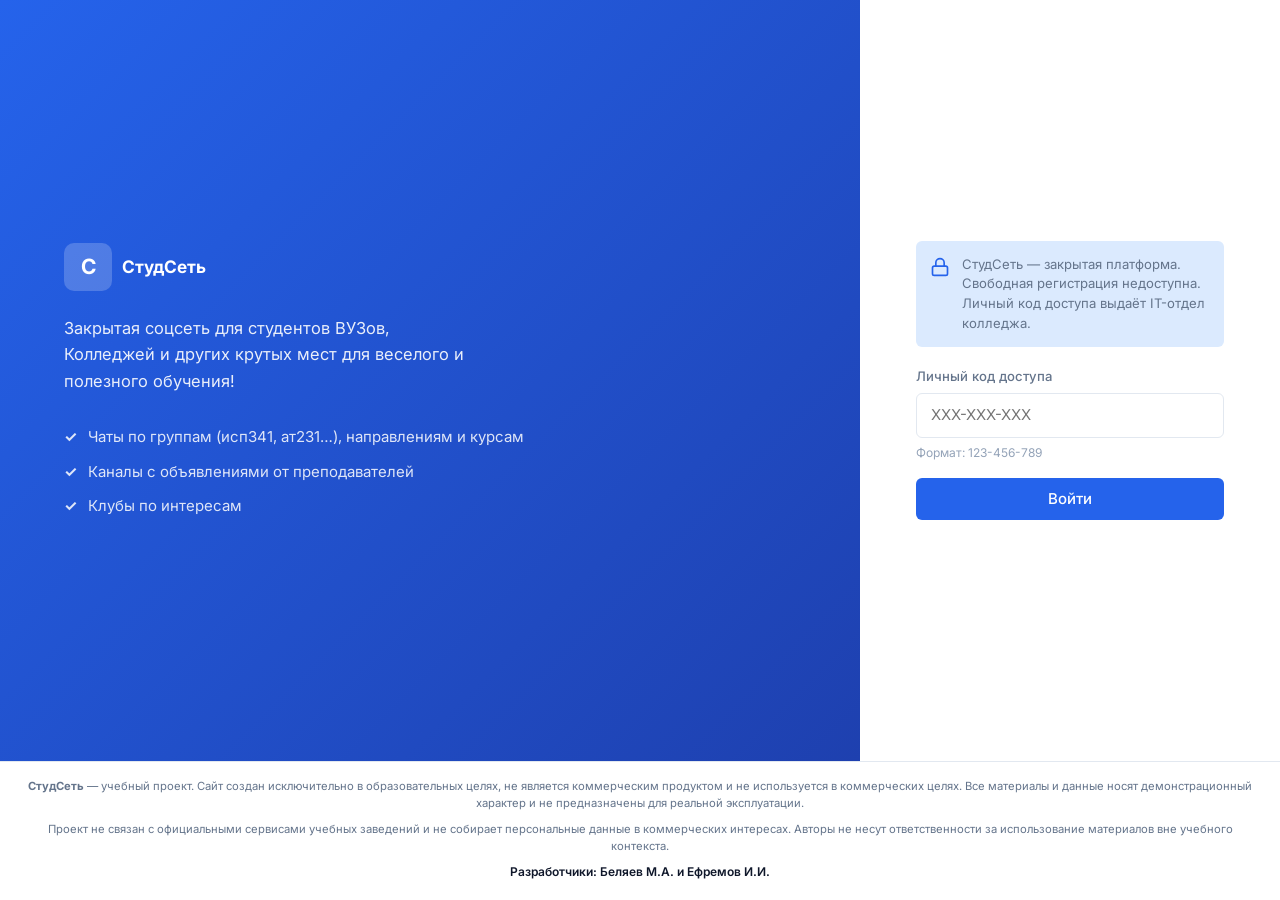
==== index.html @ 9e32c631 "Норм Профили + комент про футер профиля нормально заполняй!!!" ====
<!DOCTYPE html>
<html lang="ru" data-theme="light">
<head>
  <meta charset="UTF-8">
  <meta name="viewport" content="width=1440">
  <title>СтудСеть — соцсеть колледжа</title>
  <link rel="preconnect" href="https://fonts.googleapis.com">
  <link rel="preconnect" href="https://fonts.gstatic.com" crossorigin>
  <link href="https://fonts.googleapis.com/css2?family=Inter:wght@400;500;600;700&display=swap" rel="stylesheet">
  <link rel="stylesheet" href="css/variables.css">
  <link rel="stylesheet" href="css/base.css">
  <link rel="stylesheet" href="css/components.css">
  <link rel="stylesheet" href="css/screens.css">
</head>
<body>
  <div id="app" class="app">

    <!-- ==========  Экран авторизации ========== -->
    <section id="screen-auth" class="screen screen--active">
      <div class="auth-layout">
        <aside class="auth-brand">
          <div class="logo logo--large">
            <span class="logo__icon">С</span>
            <span class="logo__text">СтудСеть</span>
          </div>
          <p class="auth-brand__tagline">Закрытая соцсеть для студентов ВУЗов, Колледжей и других крутых мест для веселого и полезного обучения!</p>
          <ul class="auth-brand__features">
            <li>Чаты по группам (исп341, ат231…), направлениям и курсам</li>
            <li>Каналы с объявлениями от преподавателей</li>
            <li>Клубы по интересам</li>
          </ul>
        </aside>

        <div class="auth-panel">
          <form id="form-login" class="auth-form auth-form--active">
            <div class="auth-closed-notice">
              <svg class="icon" viewBox="0 0 24 24" fill="none" stroke="currentColor" stroke-width="2"><rect x="3" y="11" width="18" height="11" rx="2"/><path d="M7 11V7a5 5 0 0 1 10 0v4"/></svg>
              <p>СтудСеть — закрытая платформа. Свободная регистрация недоступна. Личный код доступа выдаёт IT-отдел колледжа.</p>
            </div>
            <div class="field">
              <label for="login-code">Личный код доступа</label>
              <input type="text" id="login-code" placeholder="XXX-XXX-XXX" autocomplete="off" required pattern="[\d]{3}-[\d]{3}-[\d]{3}">
              <span class="field-hint">Формат: 123-456-789</span>
            </div>
            <button type="submit" class="btn btn--primary btn--full">Войти</button>
          </form>
        </div>
      </div>
    </section>

    <!-- ========== Основная оболочка приложения ========== -->
    <div id="app-shell" class="app-shell">
      <header class="topbar">
        <div class="topbar__left">
          <button class="logo logo--compact" data-nav="main">
            <span class="logo__icon">С</span>
            <span class="logo__text">СтудСеть</span>
          </button>
          <nav class="topnav">
            <button class="topnav__item topnav__item--active" data-nav="main">Чаты</button>
            <button class="topnav__item" data-nav="search">Поиск</button>
            <button class="topnav__item" data-nav="clubs">Клубы</button>
          </nav>
        </div>
        <div class="topbar__search">
          <svg class="icon" viewBox="0 0 24 24" fill="none" stroke="currentColor" stroke-width="2"><circle cx="11" cy="11" r="8"/><path d="m21 21-4.35-4.35"/></svg>
          <input type="search" placeholder="Поиск людей, чатов, клубов…" id="global-search">
        </div>
        <div class="topbar__right">
          <button class="icon-btn" id="theme-toggle" title="Сменить тему">
            <svg class="icon icon--sun" viewBox="0 0 24 24" fill="none" stroke="currentColor" stroke-width="2"><circle cx="12" cy="12" r="5"/><path d="M12 1v2M12 21v2M4.22 4.22l1.42 1.42M18.36 18.36l1.42 1.42M1 12h2M21 12h2M4.22 19.78l1.42-1.42M18.36 5.64l1.42-1.42"/></svg>
            <svg class="icon icon--moon" viewBox="0 0 24 24" fill="none" stroke="currentColor" stroke-width="2"><path d="M21 12.79A9 9 0 1 1 11.21 3 7 7 0 0 0 21 12.79z"/></svg>
          </button>
          <button class="avatar-btn" data-nav="profile" id="current-user-avatar">
            <img src="" alt="" class="avatar avatar--sm">
          </button>
          <button class="icon-btn" data-nav="settings" title="Настройки">
            <svg class="icon" viewBox="0 0 24 24" fill="none" stroke="currentColor" stroke-width="2"><path d="M12.22 2h-.44a2 2 0 0 0-2 2v.18a2 2 0 0 1-1 1.73l-.43.25a2 2 0 0 1-2 0l-.15-.08a2 2 0 0 0-2.73.73l-.22.38a2 2 0 0 0 .73 2.73l.15.1a2 2 0 0 1 1 1.72v.51a2 2 0 0 1-1 1.74l-.15.09a2 2 0 0 0-.73 2.73l.22.38a2 2 0 0 0 2.73.73l.15-.08a2 2 0 0 1 2 0l.43.25a2 2 0 0 1 1 1.73V20a2 2 0 0 0 2 2h.44a2 2 0 0 0 2-2v-.18a2 2 0 0 1 1-1.73l.43-.25a2 2 0 0 1 2 0l.15.08a2 2 0 0 0 2.73-.73l.22-.39a2 2 0 0 0-.73-2.73l-.15-.08a2 2 0 0 1-1-1.74v-.5a2 2 0 0 1 1-1.74l.15-.09a2 2 0 0 0 .73-2.73l-.22-.38a2 2 0 0 0-2.73-.73l-.15.08a2 2 0 0 1-2 0l-.43-.25a2 2 0 0 1-1-1.73V4a2 2 0 0 0-2-2z"/><circle cx="12" cy="12" r="3"/></svg>
          </button>
          <button class="btn btn--ghost btn--sm" data-nav="admin" id="admin-link" hidden>Админ</button>
        </div>
      </header>

      <main class="main-content">

        <!-- Главный экран: 3-колоночный чат -->
        <section id="screen-main" class="screen screen--active">
          <div class="chat-layout">
            <aside class="chat-sidebar">
              <div class="chat-sidebar__header">
                <h2>Чаты</h2>
                <button class="icon-btn icon-btn--sm" title="Новый чат">
                  <svg class="icon" viewBox="0 0 24 24" fill="none" stroke="currentColor" stroke-width="2"><path d="M12 5v14M5 12h14"/></svg>
                </button>
              </div>
              <div class="chat-filters" id="chat-type-filters"></div>
              <div class="chat-list" id="chat-list"></div>
            </aside>

            <div class="chat-main">
              <header class="chat-header" id="chat-header">
                <div class="chat-header__info">
                  <h2 id="chat-title">Выберите чат</h2>
                  <span class="chat-header__meta" id="chat-meta"></span>
                </div>
                <div class="chat-header__actions">
                  <button class="icon-btn" title="Поиск в чате">
                    <svg class="icon" viewBox="0 0 24 24" fill="none" stroke="currentColor" stroke-width="2"><circle cx="11" cy="11" r="8"/><path d="m21 21-4.35-4.35"/></svg>
                  </button>
                  <button class="icon-btn" title="Информация">
                    <svg class="icon" viewBox="0 0 24 24" fill="none" stroke="currentColor" stroke-width="2"><circle cx="12" cy="12" r="10"/><path d="M12 16v-4M12 8h.01"/></svg>
                  </button>
                </div>
              </header>
              <div class="chat-messages" id="chat-messages"></div>
              <footer class="chat-input chat-input--writable" id="chat-input-area">
                <div class="chat-input__readonly" id="chat-readonly-notice" hidden>
                  <svg class="icon" viewBox="0 0 24 24" fill="none" stroke="currentColor" stroke-width="2"><rect x="3" y="11" width="18" height="11" rx="2"/><path d="M7 11V7a5 5 0 0 1 10 0v4"/></svg>
                  Канал — только чтение. Писать могут преподаватели.
                </div>
                <div class="chat-input__form" id="chat-input-form">
                  <button class="icon-btn" type="button" title="Прикрепить">
                    <svg class="icon" viewBox="0 0 24 24" fill="none" stroke="currentColor" stroke-width="2"><path d="m21.44 11.05-9.19 9.19a6 6 0 0 1-8.49-8.49l9.19-9.19a4 4 0 0 1 5.66 5.66l-9.2 9.19a2 2 0 0 1-2.83-2.83l8.49-8.48"/></svg>
                  </button>
                  <input type="text" id="message-input" placeholder="Написать сообщение…">
                  <button class="btn btn--primary btn--icon" type="button" id="send-message">
                    <svg class="icon" viewBox="0 0 24 24" fill="none" stroke="currentColor" stroke-width="2"><path d="m22 2-7 20-4-9-9-4Z"/><path d="M22 2 11 13"/></svg>
                  </button>
                </div>
              </footer>
            </div>

            <aside class="chat-info" id="chat-info">
              <div class="chat-info__empty">
                <svg class="icon icon--lg" viewBox="0 0 24 24" fill="none" stroke="currentColor" stroke-width="1.5"><circle cx="12" cy="12" r="10"/><path d="M12 16v-4M12 8h.01"/></svg>
                <p>Выберите чат, чтобы увидеть информацию</p>
              </div>
              <div class="chat-info__content" id="chat-info-content" hidden></div>
            </aside>
          </div>
        </section>

        <!-- Профиль -->
        <section id="screen-profile" class="screen">
          <div class="profile-layout" id="profile-content"></div>
        </section>

        <!-- Поиск -->
        <section id="screen-search" class="screen">
          <div class="search-layout">
            <aside class="search-filters">
              <h2>Фильтры</h2>
              <div class="field">
                <label for="filter-group">Группа</label>
                <select id="filter-group"><option value="">Все группы</option></select>
              </div>
              <div class="field">
                <label for="filter-direction">Направление</label>
                <select id="filter-direction"><option value="">Все направления</option></select>
              </div>
              <div class="field">
                <label for="filter-course">Курс</label>
                <select id="filter-course">
                  <option value="">Все курсы</option>
                  <option value="1">1 курс</option>
                  <option value="2">2 курс</option>
                  <option value="3">3 курс</option>
                  <option value="4">4 курс</option>
                </select>
              </div>
              <div class="field">
                <label>Онлайн</label>
                <label class="checkbox">
                  <input type="checkbox" id="filter-online">
                  <span>Только онлайн</span>
                </label>
              </div>
              <button class="btn btn--secondary btn--full" id="reset-filters">Сбросить</button>
            </aside>
            <div class="search-results">
              <div class="search-results__header">
                <h2>Люди</h2>
                <span class="badge" id="search-count">0</span>
              </div>
              <div class="user-cards" id="user-cards"></div>
            </div>
          </div>
        </section>

        <!-- Клубы -->
        <section id="screen-clubs" class="screen">
          <div class="clubs-layout">
            <div id="clubs-catalog" class="clubs-catalog">
              <div class="clubs-catalog__header">
                <h2>Клубы</h2>
                <div class="clubs-tabs">
                  <button class="clubs-tab clubs-tab--active" data-clubs-view="all">Все</button>
                  <button class="clubs-tab" data-clubs-view="mine">Мои</button>
                </div>
              </div>
              <div class="club-cards" id="club-cards"></div>
            </div>
            <div id="clubs-detail" class="clubs-detail" hidden>
              <button class="btn btn--ghost btn--sm clubs-back" id="clubs-back">&larr; Назад к каталогу</button>
              <div id="club-detail-content"></div>
            </div>
          </div>
        </section>

        <!-- Настройки -->
        <section id="screen-settings" class="screen">
          <div class="settings-layout">
            <aside class="settings-nav">
              <h2>Настройки</h2>
              <button class="settings-nav__item settings-nav__item--active" data-settings="profile">Профиль</button>
              <button class="settings-nav__item" data-settings="notifications">Уведомления</button>
              <button class="settings-nav__item" data-settings="appearance">Внешний вид</button>
              <button class="settings-nav__item" data-settings="privacy">Приватность</button>
              <button class="settings-nav__item settings-nav__item--danger" data-settings="logout">Выйти</button>
            </aside>
            <div class="settings-content" id="settings-content"></div>
          </div>
        </section>

        <!-- Админ-панель -->
        <section id="screen-admin" class="screen">
          <div class="admin-layout">
            <aside class="admin-nav">
              <h2>Админ-панель</h2>
              <span class="badge badge--accent">Преподаватель</span>
              <button class="admin-nav__item admin-nav__item--active" data-admin="dashboard">Обзор</button>
              <button class="admin-nav__item" data-admin="channels">Каналы</button>
              <button class="admin-nav__item" data-admin="users">Пользователи</button>
              <button class="admin-nav__item" data-admin="moderation">Модерация</button>
              <button class="admin-nav__item" data-admin="announcements">Объявления</button>
            </aside>
            <div class="admin-content" id="admin-content"></div>
          </div>
        </section>
      </main>
    </div> 
<!-- Футер -->
    <footer class="site-footer">
      <p>
        <strong>СтудСеть</strong> — учебный проект. Сайт создан исключительно в образовательных целях,
        не является коммерческим продуктом и не используется в коммерческих целях.
        Все материалы и данные носят демонстрационный характер и не предназначены для реальной эксплуатации.
      </p>
      <p>
        Проект не связан с официальными сервисами учебных заведений и не собирает персональные данные
        в коммерческих интересах. Авторы не несут ответственности за использование материалов вне учебного контекста.
      </p>
      <p class="site-footer__authors">Разработчики: Беляев М.А. и Ефремов И.И.</p>
    </footer>
  </div>

  <!-- API -->
  <script src="js/api.js"></script>
  <script src="js/data.js"></script>
  <script src="js/app.js"></script>
</body>
</html>
---- css/variables.css ----
:root {
  --font: 'Inter', system-ui, -apple-system, sans-serif;

  /* Синий акцент */
  --accent: #2563eb;
  --accent-hover: #1d4ed8;
  --accent-light: #dbeafe;
  --accent-muted: #93c5fd;

  /* Светлая тема */
  --bg: #f8fafc;
  --bg-elevated: #ffffff;
  --bg-hover: #f1f5f9;
  --bg-active: #e2e8f0;
  --border: #e2e8f0;
  --border-strong: #cbd5e1;
  --text: #0f172a;
  --text-secondary: #64748b;
  --text-muted: #94a3b8;
  --shadow: 0 1px 3px rgba(15, 23, 42, 0.08), 0 1px 2px rgba(15, 23, 42, 0.04);
  --shadow-md: 0 4px 12px rgba(15, 23, 42, 0.08);

  /* Статусы */
  --online: #22c55e;
  --offline: #94a3b8;
  --danger: #ef4444;
  --danger-bg: #fef2f2;
  --warning: #f59e0b;
  --success: #22c55e;

  /* Цвета типов чатов */
  --type-channel: #8b5cf6;
  --type-group: #2563eb;
  --type-direction: #0891b2;
  --type-course: #059669;
  --type-flood: #f59e0b;
  --type-dm: #ec4899;

  /* Макет */
  --topbar-h: 56px;
  --sidebar-w: 320px;
  --info-w: 300px;
  --radius: 10px;
  --radius-sm: 6px;
  --radius-lg: 14px;
  --max-w: 1440px;

  --scrollbar-size: 8px;
  --scrollbar-track: #f1f5f9;
  --scrollbar-thumb: #cbd5e1;
  --scrollbar-thumb-hover: #94a3b8;
}

[data-theme="dark"] {
  --accent: #3b82f6;
  --accent-hover: #60a5fa;
  --accent-light: #1e3a5f;
  --accent-muted: #2563eb;

  --bg: #0f172a;
  --bg-elevated: #1e293b;
  --bg-hover: #334155;
  --bg-active: #475569;
  --border: #334155;
  --border-strong: #475569;
  --text: #f1f5f9;
  --text-secondary: #94a3b8;
  --text-muted: #64748b;
  --shadow: 0 1px 3px rgba(0, 0, 0, 0.3);
  --shadow-md: 0 4px 12px rgba(0, 0, 0, 0.4);

  --danger-bg: #450a0a;

  --scrollbar-track: #0f172a;
  --scrollbar-thumb: #475569;
  --scrollbar-thumb-hover: #64748b;
}
---- css/base.css ----
*, *::before, *::after {
  box-sizing: border-box;
  margin: 0;
  padding: 0;
}

html {
  font-size: 15px;
  -webkit-font-smoothing: antialiased;
  color-scheme: light;
}

html[data-theme="dark"] {
  color-scheme: dark;
}

* {
  scrollbar-width: thin;
  scrollbar-color: var(--scrollbar-thumb) var(--scrollbar-track);
}

*::-webkit-scrollbar {
  width: var(--scrollbar-size);
  height: var(--scrollbar-size);
}

*::-webkit-scrollbar-track {
  background: var(--scrollbar-track);
  border-radius: 999px;
}

*::-webkit-scrollbar-thumb {
  background: var(--scrollbar-thumb);
  border-radius: 999px;
  border: 2px solid var(--scrollbar-track);
  background-clip: padding-box;
}

*::-webkit-scrollbar-thumb:hover {
  background: var(--scrollbar-thumb-hover);
  border: 2px solid var(--scrollbar-track);
  background-clip: padding-box;
}

*::-webkit-scrollbar-corner {
  background: var(--scrollbar-track);
}

*::-webkit-scrollbar-button {
  display: none;
  width: 0;
  height: 0;
}

body {
  font-family: var(--font);
  background: var(--bg);
  color: var(--text);
  line-height: 1.5;
  min-height: 100vh;
}

body.auth-locked {
  overflow: hidden;
  height: 100vh;
}

button, input, select, textarea {
  font: inherit;
  color: inherit;
}

button {
  cursor: pointer;
  border: none;
  background: none;
}

a {
  color: var(--accent);
  text-decoration: none;
}

img {
  display: block;
  max-width: 100%;
}

.app {
  max-width: var(--max-w);
  margin: 0 auto;
  min-height: 100vh;
  display: flex;
  flex-direction: column;
}

.screen {
  display: none;
  min-height: calc(100vh - var(--topbar-h));
}

.screen--active {
  display: block;
}

#screen-auth.screen--active {
  flex: 1;
  min-height: 0;
  overflow: hidden;
  display: flex;
  flex-direction: column;
}

.app-shell {
  display: none;
}

.app-shell--visible {
  display: flex;
  flex-direction: column;
  min-height: 100vh;
}

.icon {
  width: 20px;
  height: 20px;
  flex-shrink: 0;
}

.icon--lg {
  width: 48px;
  height: 48px;
  color: var(--text-muted);
}

[data-theme="light"] .icon--moon { display: none; }
[data-theme="dark"] .icon--sun { display: none; }
---- css/components.css ----
/* Логотип */
.logo {
  display: flex;
  align-items: center;
  gap: 10px;
  font-weight: 700;
  font-size: 1.15rem;
  color: var(--text);
}

.logo__icon {
  width: 36px;
  height: 36px;
  background: var(--accent);
  color: #fff;
  border-radius: var(--radius-sm);
  display: flex;
  align-items: center;
  justify-content: center;
  font-weight: 700;
  font-size: 1.1rem;
}

.logo--large .logo__icon {
  width: 48px;
  height: 48px;
  font-size: 1.4rem;
  border-radius: var(--radius);
}

.logo--compact {
  padding: 0;
}

/* Кнопки */
.btn {
  display: inline-flex;
  align-items: center;
  justify-content: center;
  gap: 8px;
  padding: 10px 18px;
  border-radius: var(--radius-sm);
  font-weight: 500;
  transition: background 0.15s, color 0.15s, border-color 0.15s;
}

.btn--primary {
  background: var(--accent);
  color: #fff;
}

.btn--primary:hover {
  background: var(--accent-hover);
}

.btn--secondary {
  background: var(--bg-hover);
  color: var(--text);
  border: 1px solid var(--border);
}

.btn--secondary:hover {
  background: var(--bg-active);
}

.btn--ghost {
  color: var(--text-secondary);
}

.btn--ghost:hover {
  background: var(--bg-hover);
  color: var(--text);
}

.btn--full { width: 100%; }
.btn--sm { padding: 6px 12px; font-size: 0.875rem; }
.btn--icon { padding: 10px; }

.icon-btn {
  width: 36px;
  height: 36px;
  display: flex;
  align-items: center;
  justify-content: center;
  border-radius: var(--radius-sm);
  color: var(--text-secondary);
  transition: background 0.15s, color 0.15s;
}

.icon-btn:hover {
  background: var(--bg-hover);
  color: var(--text);
}

.icon-btn--sm {
  width: 28px;
  height: 28px;
}

/* Поля формы */
.field {
  display: flex;
  flex-direction: column;
  gap: 6px;
  margin-bottom: 16px;
}

.field label {
  font-size: 0.875rem;
  font-weight: 500;
  color: var(--text-secondary);
}

.field input,
.field select,
.field textarea {
  padding: 10px 14px;
  border: 1px solid var(--border);
  border-radius: var(--radius-sm);
  background: var(--bg-elevated);
  transition: border-color 0.15s, box-shadow 0.15s;
}

.field input:focus,
.field select:focus,
.field textarea:focus {
  outline: none;
  border-color: var(--accent);
  box-shadow: 0 0 0 3px var(--accent-light);
}

.checkbox {
  display: flex;
  align-items: center;
  gap: 8px;
  cursor: pointer;
  font-size: 0.9rem;
}

.checkbox input {
  width: 16px;
  height: 16px;
  accent-color: var(--accent);
}

/* Аватар */
.avatar {
  border-radius: 50%;
  object-fit: cover;
  background: var(--bg-active);
}

.avatar--xs { width: 28px; height: 28px; }
.avatar--sm { width: 36px; height: 36px; }
.avatar--md { width: 48px; height: 48px; }
.avatar--lg { width: 96px; height: 96px; }
.avatar--xl { width: 128px; height: 128px; }

.avatar-wrap {
  position: relative;
  display: inline-block;
}

.avatar-wrap .status-dot {
  position: absolute;
  bottom: 1px;
  right: 1px;
}

.avatar-btn {
  padding: 0;
  border-radius: 50%;
  overflow: hidden;
  border: 2px solid transparent;
  transition: border-color 0.15s;
}

.avatar-btn:hover {
  border-color: var(--accent-muted);
}

/* Ярлык статуса */
.status-dot {
  width: 10px;
  height: 10px;
  border-radius: 50%;
  border: 2px solid var(--bg-elevated);
  background: var(--offline);
}

.status-dot--online {
  background: var(--online);
}

/* Ярлык */
.badge {
  display: inline-flex;
  align-items: center;
  padding: 2px 8px;
  border-radius: 999px;
  font-size: 0.75rem;
  font-weight: 600;
  background: var(--bg-hover);
  color: var(--text-secondary);
}

.badge--accent {
  background: var(--accent-light);
  color: var(--accent);
}

.badge--unread {
  background: var(--accent);
  color: #fff;
  min-width: 20px;
  justify-content: center;
}

/* Ярлык типа чата */
.chat-type {
  font-size: 0.7rem;
  font-weight: 600;
  text-transform: uppercase;
  letter-spacing: 0.03em;
  padding: 2px 6px;
  border-radius: 4px;
}

.chat-type--channel { background: color-mix(in srgb, var(--type-channel) 15%, transparent); color: var(--type-channel); }
.chat-type--group { background: color-mix(in srgb, var(--type-group) 15%, transparent); color: var(--type-group); }
.chat-type--direction { background: color-mix(in srgb, var(--type-direction) 15%, transparent); color: var(--type-direction); }
.chat-type--course { background: color-mix(in srgb, var(--type-course) 15%, transparent); color: var(--type-course); }
.chat-type--flood { background: color-mix(in srgb, var(--type-flood) 15%, transparent); color: var(--type-flood); }
.chat-type--dm { background: color-mix(in srgb, var(--type-dm) 15%, transparent); color: var(--type-dm); }

/* Теги / интересы */
.tag {
  display: inline-block;
  padding: 4px 10px;
  border-radius: 999px;
  font-size: 0.8rem;
  background: var(--bg-hover);
  color: var(--text-secondary);
  border: 1px solid var(--border);
}

.tag-list {
  display: flex;
  flex-wrap: wrap;
  gap: 8px;
}

/* Реакции */
.reactions {
  display: flex;
  flex-wrap: wrap;
  gap: 4px;
  margin-top: 6px;
}

.reaction {
  display: inline-flex;
  align-items: center;
  gap: 4px;
  padding: 2px 8px;
  border-radius: 999px;
  font-size: 0.8rem;
  background: var(--bg-hover);
  border: 1px solid var(--border);
  cursor: pointer;
  transition: background 0.15s, border-color 0.15s;
}

.reaction:hover,
.reaction--active {
  background: var(--accent-light);
  border-color: var(--accent-muted);
}

/* Карточка */
.card {
  background: var(--bg-elevated);
  border: 1px solid var(--border);
  border-radius: var(--radius);
  padding: 20px;
}

.card--hover {
  cursor: pointer;
  transition: border-color 0.15s, box-shadow 0.15s;
}

.card--hover:hover {
  border-color: var(--accent-muted);
  box-shadow: var(--shadow-md);
}

/* Пустое состояние */
.empty-state {
  display: flex;
  flex-direction: column;
  align-items: center;
  justify-content: center;
  gap: 12px;
  padding: 48px 24px;
  color: var(--text-muted);
  text-align: center;
}

/* Статистика */
.stat-grid {
  display: grid;
  grid-template-columns: repeat(auto-fit, minmax(140px, 1fr));
  gap: 16px;
}

.stat {
  background: var(--bg-elevated);
  border: 1px solid var(--border);
  border-radius: var(--radius);
  padding: 16px;
}

.stat__value {
  font-size: 1.75rem;
  font-weight: 700;
  color: var(--accent);
}

.stat__label {
  font-size: 0.8rem;
  color: var(--text-secondary);
  margin-top: 4px;
}

/* Таблица */
.table-wrap {
  overflow-x: auto;
  border: 1px solid var(--border);
  border-radius: var(--radius);
}

table {
  width: 100%;
  border-collapse: collapse;
  font-size: 0.9rem;
}

th, td {
  padding: 12px 16px;
  text-align: left;
  border-bottom: 1px solid var(--border);
}

th {
  background: var(--bg-hover);
  font-weight: 600;
  font-size: 0.8rem;
  text-transform: uppercase;
  letter-spacing: 0.03em;
  color: var(--text-secondary);
}

tr:last-child td {
  border-bottom: none;
}

tr:hover td {
  background: var(--bg-hover);
}

/* Футер сайта */
.site-footer {
  flex-shrink: 0;
  padding: 16px 24px 18px;
  border-top: 1px solid var(--border);
  background: var(--bg-elevated);
  color: var(--text-secondary);
  font-size: 0.75rem;
  line-height: 1.55;
  text-align: center;
}

.site-footer p + p {
  margin-top: 8px;
}

.site-footer__authors {
  margin-top: 10px;
  color: var(--text);
  font-weight: 600;
  font-size: 0.8rem;
}
---- css/screens.css ----
/* ========== Экран авторизации ========== */
.auth-layout {
  display: grid;
  grid-template-columns: 1fr 420px;
  flex: 1;
  min-height: 0;
}

.auth-brand {
  display: flex;
  flex-direction: column;
  justify-content: center;
  padding: 64px;
  background: linear-gradient(135deg, var(--accent) 0%, #1e40af 100%);
  color: #fff;
}

.auth-brand .logo__icon {
  background: rgba(255,255,255,0.2);
}

.auth-brand .logo__text {
  color: #fff;
}

.auth-brand__tagline {
  margin-top: 24px;
  font-size: 1.1rem;
  opacity: 0.9;
  max-width: 400px;
  line-height: 1.6;
}

.auth-brand__features {
  margin-top: 32px;
  list-style: none;
  display: flex;
  flex-direction: column;
  gap: 12px;
}

.auth-brand__features li {
  padding-left: 24px;
  position: relative;
  opacity: 0.85;
}

.auth-brand__features li::before {
  content: '✓';
  position: absolute;
  left: 0;
  font-weight: 700;
}

.auth-panel {
  display: flex;
  flex-direction: column;
  justify-content: center;
  padding: 48px 56px;
  background: var(--bg-elevated);
}

.auth-tabs {
  display: flex;
  gap: 4px;
  margin-bottom: 32px;
  background: var(--bg);
  padding: 4px;
  border-radius: var(--radius-sm);
}

.auth-tab {
  flex: 1;
  padding: 10px;
  border-radius: var(--radius-sm);
  font-weight: 500;
  color: var(--text-secondary);
  transition: background 0.15s, color 0.15s;
}

.auth-tab--active {
  background: var(--bg-elevated);
  color: var(--text);
  box-shadow: var(--shadow);
}

.auth-form {
  display: none;
}

.auth-form--active {
  display: block;
}

.auth-closed-notice {
  display: flex;
  gap: 12px;
  padding: 14px;
  margin-bottom: 20px;
  background: var(--accent-light);
  border-radius: var(--radius-sm);
  color: var(--text-secondary);
  font-size: 0.875rem;
  line-height: 1.5;
}

.auth-closed-notice .icon {
  color: var(--accent);
  flex-shrink: 0;
  margin-top: 2px;
}

.field-hint {
  font-size: 0.8rem;
  color: var(--text-muted);
}

.chat-input--readonly .chat-input__form {
  display: none;
}

.chat-input--writable .chat-input__readonly {
  display: none;
}

/* ========== Шапка приложения ========== */
.topbar {
  height: var(--topbar-h);
  display: flex;
  align-items: center;
  gap: 24px;
  padding: 0 24px;
  background: var(--bg-elevated);
  border-bottom: 1px solid var(--border);
  position: sticky;
  top: 0;
  z-index: 100;
}

.topbar__left {
  display: flex;
  align-items: center;
  gap: 24px;
}

.topnav {
  display: flex;
  gap: 4px;
}

.topnav__item {
  padding: 8px 14px;
  border-radius: var(--radius-sm);
  font-weight: 500;
  color: var(--text-secondary);
  transition: background 0.15s, color 0.15s;
}

.topnav__item:hover {
  background: var(--bg-hover);
  color: var(--text);
}

.topnav__item--active {
  background: var(--accent-light);
  color: var(--accent);
}

.topbar__search {
  flex: 1;
  max-width: 400px;
  display: flex;
  align-items: center;
  gap: 10px;
  padding: 8px 14px;
  background: var(--bg);
  border: 1px solid var(--border);
  border-radius: var(--radius-sm);
  color: var(--text-muted);
}

.topbar__search input {
  flex: 1;
  border: none;
  background: none;
  outline: none;
  color: var(--text);
}

.topbar__right {
  display: flex;
  align-items: center;
  gap: 8px;
  margin-left: auto;
}

.main-content {
  flex: 1;
}

/* ========== Макет 3-колоночного чата ========== */
.chat-layout {
  display: grid;
  grid-template-columns: var(--sidebar-w) 1fr var(--info-w);
  height: calc(100vh - var(--topbar-h));
}

.chat-sidebar {
  border-right: 1px solid var(--border);
  background: var(--bg-elevated);
  display: flex;
  flex-direction: column;
  overflow: hidden;
}

.chat-sidebar__header {
  display: flex;
  align-items: center;
  justify-content: space-between;
  padding: 16px 16px 12px;
}

.chat-sidebar__header h2 {
  font-size: 1.1rem;
  font-weight: 600;
}

.chat-filters {
  display: flex;
  flex-wrap: wrap;
  gap: 6px;
  padding: 0 12px 12px;
  border-bottom: 1px solid var(--border);
}

.chat-filter {
  padding: 4px 10px;
  border-radius: 999px;
  font-size: 0.75rem;
  font-weight: 500;
  color: var(--text-secondary);
  border: 1px solid var(--border);
  transition: all 0.15s;
}

.chat-filter:hover {
  border-color: var(--accent-muted);
  color: var(--accent);
}

.chat-filter--active {
  background: var(--accent);
  color: #fff;
  border-color: var(--accent);
}

.chat-list {
  flex: 1;
  overflow-y: auto;
}

.chat-item {
  display: flex;
  align-items: flex-start;
  gap: 12px;
  padding: 12px 16px;
  cursor: pointer;
  border-bottom: 1px solid var(--border);
  transition: background 0.15s;
}

.chat-item:hover {
  background: var(--bg-hover);
}

.chat-item--active {
  background: var(--accent-light);
  border-left: 3px solid var(--accent);
}

.chat-item__avatar {
  position: relative;
  flex-shrink: 0;
}

.chat-item__body {
  flex: 1;
  min-width: 0;
}

.chat-item__top {
  display: flex;
  align-items: center;
  justify-content: space-between;
  gap: 8px;
}

.chat-item__name {
  font-weight: 600;
  font-size: 0.9rem;
  white-space: nowrap;
  overflow: hidden;
  text-overflow: ellipsis;
}

.chat-item__time {
  font-size: 0.75rem;
  color: var(--text-muted);
  flex-shrink: 0;
}

.chat-item__preview {
  font-size: 0.8rem;
  color: var(--text-secondary);
  white-space: nowrap;
  overflow: hidden;
  text-overflow: ellipsis;
  margin-top: 2px;
}

.chat-item__meta {
  display: flex;
  align-items: center;
  gap: 6px;
  margin-top: 4px;
}

/* Главный чат */
.chat-main {
  display: flex;
  flex-direction: column;
  background: var(--bg);
  min-width: 0;
}

.chat-header {
  display: flex;
  align-items: center;
  justify-content: space-between;
  padding: 12px 20px;
  background: var(--bg-elevated);
  border-bottom: 1px solid var(--border);
}

.chat-header__info h2 {
  font-size: 1rem;
  font-weight: 600;
}

.chat-header__meta {
  font-size: 0.8rem;
  color: var(--text-secondary);
}

.chat-header__actions {
  display: flex;
  gap: 4px;
}

.chat-messages {
  flex: 1;
  overflow-y: auto;
  padding: 20px;
  display: flex;
  flex-direction: column;
  gap: 16px;
}

.message {
  display: flex;
  gap: 12px;
  max-width: 75%;
}

.message--own {
  align-self: flex-end;
  flex-direction: row-reverse;
}

.message__avatar {
  flex-shrink: 0;
}

.message__bubble {
  background: var(--bg-elevated);
  border: 1px solid var(--border);
  border-radius: var(--radius);
  padding: 10px 14px;
  box-shadow: var(--shadow);
}

.message--own .message__bubble {
  background: var(--accent);
  color: #fff;
  border-color: var(--accent);
}

.message__author {
  font-size: 0.8rem;
  font-weight: 600;
  margin-bottom: 4px;
  color: var(--accent);
}

.message--own .message__author {
  color: rgba(255,255,255,0.85);
}

.message__text {
  font-size: 0.9rem;
  line-height: 1.5;
}

.message__time {
  font-size: 0.7rem;
  color: var(--text-muted);
  margin-top: 6px;
}

.message--own .message__time {
  color: rgba(255,255,255,0.7);
}

.message--own .reaction {
  background: rgba(255,255,255,0.15);
  border-color: rgba(255,255,255,0.2);
  color: #fff;
}

.chat-input {
  padding: 12px 20px;
  background: var(--bg-elevated);
  border-top: 1px solid var(--border);
}

.chat-input__readonly {
  display: flex;
  align-items: center;
  justify-content: center;
  gap: 8px;
  padding: 12px;
  color: var(--text-secondary);
  font-size: 0.875rem;
  background: var(--bg-hover);
  border-radius: var(--radius-sm);
}

.chat-input__form {
  display: flex;
  align-items: center;
  gap: 8px;
}

.chat-input__form input {
  flex: 1;
  padding: 10px 14px;
  border: 1px solid var(--border);
  border-radius: var(--radius-sm);
  background: var(--bg);
}

.chat-input__form input:focus {
  outline: none;
  border-color: var(--accent);
}

/* Панель информации о чате */
.chat-info {
  border-left: 1px solid var(--border);
  background: var(--bg-elevated);
  overflow-y: auto;
}

.chat-info__empty {
  display: flex;
  flex-direction: column;
  align-items: center;
  justify-content: center;
  height: 100%;
  padding: 24px;
  text-align: center;
  color: var(--text-muted);
  gap: 12px;
}

.chat-info__content {
  padding: 20px;
}

.chat-info__title {
  font-size: 1rem;
  font-weight: 600;
  margin-bottom: 8px;
}

.chat-info__desc {
  font-size: 0.85rem;
  color: var(--text-secondary);
  margin-bottom: 16px;
  line-height: 1.5;
}

.chat-info__section {
  margin-top: 20px;
  padding-top: 16px;
  border-top: 1px solid var(--border);
}

.chat-info__section h4 {
  font-size: 0.8rem;
  text-transform: uppercase;
  letter-spacing: 0.03em;
  color: var(--text-muted);
  margin-bottom: 12px;
}

.member-list {
  display: flex;
  flex-direction: column;
  gap: 8px;
}

.member-item {
  display: flex;
  align-items: center;
  gap: 10px;
  padding: 6px 8px;
  border-radius: var(--radius-sm);
  cursor: pointer;
  transition: background 0.15s;
}

.member-item:hover {
  background: var(--bg-hover);
}

.member-item__name {
  font-size: 0.875rem;
  font-weight: 500;
}

.member-item__role {
  font-size: 0.75rem;
  color: var(--text-muted);
}

/* ========== Профиль ========== */
.profile-layout {
  max-width: 720px;
  margin: 0 auto;
  padding: 40px 24px;
}

.profile-header {
  display: flex;
  gap: 32px;
  align-items: flex-start;
  margin-bottom: 32px;
}

.profile-header__info {
  flex: 1;
}

.profile-header__name {
  font-size: 1.5rem;
  font-weight: 700;
}

.profile-header__meta {
  color: var(--text-secondary);
  margin-top: 4px;
  font-size: 0.95rem;
}

.profile-header__status {
  display: inline-flex;
  align-items: center;
  gap: 6px;
  margin-top: 8px;
  font-size: 0.85rem;
  color: var(--text-secondary);
}

.profile-section {
  margin-top: 24px;
}

.profile-section h3 {
  font-size: 0.85rem;
  text-transform: uppercase;
  letter-spacing: 0.03em;
  color: var(--text-muted);
  margin-bottom: 12px;
}

/* ========== Поиск ========== */
.search-layout {
  display: grid;
  grid-template-columns: 260px 1fr;
  height: calc(100vh - var(--topbar-h));
}

.search-filters {
  padding: 24px;
  border-right: 1px solid var(--border);
  background: var(--bg-elevated);
  overflow-y: auto;
}

.search-filters h2 {
  font-size: 1.1rem;
  margin-bottom: 20px;
}

.search-results {
  padding: 24px;
  overflow-y: auto;
}

.search-results__header {
  display: flex;
  align-items: center;
  gap: 12px;
  margin-bottom: 20px;
}

.search-results__header h2 {
  font-size: 1.1rem;
}

.user-cards {
  display: grid;
  grid-template-columns: repeat(auto-fill, minmax(280px, 1fr));
  gap: 16px;
}

.user-card {
  display: flex;
  flex-direction: column;
  align-items: center;
  text-align: center;
  padding: 24px;
  background: var(--bg-elevated);
  border: 1px solid var(--border);
  border-radius: var(--radius);
  transition: border-color 0.15s, box-shadow 0.15s;
}

.user-card:hover {
  border-color: var(--accent-muted);
  box-shadow: var(--shadow-md);
}

.user-card__name {
  font-weight: 600;
  margin-top: 12px;
}

.user-card__group {
  font-size: 0.85rem;
  color: var(--text-secondary);
  margin-top: 4px;
}

.user-card__interests {
  margin-top: 12px;
}

.user-card .btn {
  margin-top: 16px;
}

/* ========== Клубы ========== */
.clubs-layout {
  height: calc(100vh - var(--topbar-h));
  overflow-y: auto;
}

.clubs-catalog {
  padding: 24px;
}

.clubs-catalog__header {
  display: flex;
  align-items: center;
  justify-content: space-between;
  margin-bottom: 24px;
}

.clubs-catalog__header h2 {
  font-size: 1.25rem;
}

.clubs-tabs {
  display: flex;
  gap: 4px;
  background: var(--bg-hover);
  padding: 4px;
  border-radius: var(--radius-sm);
}

.clubs-tab {
  padding: 6px 14px;
  border-radius: var(--radius-sm);
  font-size: 0.875rem;
  font-weight: 500;
  color: var(--text-secondary);
}

.clubs-tab--active {
  background: var(--bg-elevated);
  color: var(--text);
  box-shadow: var(--shadow);
}

.club-cards {
  display: grid;
  grid-template-columns: repeat(auto-fill, minmax(300px, 1fr));
  gap: 16px;
}

.club-card {
  background: var(--bg-elevated);
  border: 1px solid var(--border);
  border-radius: var(--radius);
  overflow: hidden;
  cursor: pointer;
  transition: border-color 0.15s, box-shadow 0.15s;
}

.club-card:hover {
  border-color: var(--accent-muted);
  box-shadow: var(--shadow-md);
}

.club-card__banner {
  height: 100px;
  background: linear-gradient(135deg, var(--accent) 0%, #1e40af 100%);
  display: flex;
  align-items: center;
  justify-content: center;
  font-size: 2rem;
  color: rgba(255,255,255,0.9);
}

.club-card__body {
  padding: 16px;
}

.club-card__name {
  font-weight: 600;
  font-size: 1rem;
}

.club-card__desc {
  font-size: 0.85rem;
  color: var(--text-secondary);
  margin-top: 6px;
  line-height: 1.4;
  display: -webkit-box;
  -webkit-line-clamp: 2;
  -webkit-box-orient: vertical;
  overflow: hidden;
}

.club-card__footer {
  display: flex;
  align-items: center;
  justify-content: space-between;
  margin-top: 12px;
  font-size: 0.8rem;
  color: var(--text-muted);
}

.clubs-detail {
  padding: 24px;
}

.clubs-back {
  margin-bottom: 20px;
}

.club-detail-header {
  display: flex;
  gap: 24px;
  margin-bottom: 32px;
}

.club-detail-banner {
  width: 120px;
  height: 120px;
  border-radius: var(--radius-lg);
  background: linear-gradient(135deg, var(--accent) 0%, #1e40af 100%);
  display: flex;
  align-items: center;
  justify-content: center;
  font-size: 3rem;
  color: #fff;
  flex-shrink: 0;
}

.club-detail-info h2 {
  font-size: 1.5rem;
  font-weight: 700;
}

.club-detail-info p {
  color: var(--text-secondary);
  margin-top: 8px;
  line-height: 1.5;
}

.club-detail-tabs {
  display: flex;
  gap: 4px;
  margin-bottom: 20px;
  border-bottom: 1px solid var(--border);
  padding-bottom: 0;
}

.club-detail-tab {
  padding: 10px 16px;
  font-weight: 500;
  color: var(--text-secondary);
  border-bottom: 2px solid transparent;
  margin-bottom: -1px;
}

.club-detail-tab--active {
  color: var(--accent);
  border-bottom-color: var(--accent);
}

.club-members-grid {
  display: grid;
  grid-template-columns: repeat(auto-fill, minmax(200px, 1fr));
  gap: 12px;
}

.club-member {
  display: flex;
  align-items: center;
  gap: 10px;
  padding: 10px;
  background: var(--bg-elevated);
  border: 1px solid var(--border);
  border-radius: var(--radius-sm);
}

.club-chat-preview {
  background: var(--bg-elevated);
  border: 1px solid var(--border);
  border-radius: var(--radius);
  padding: 16px;
  max-height: 400px;
  overflow-y: auto;
}

/* ========== Настройки ========== */
.settings-layout {
  display: grid;
  grid-template-columns: 240px 1fr;
  height: calc(100vh - var(--topbar-h));
}

.settings-nav {
  padding: 24px;
  border-right: 1px solid var(--border);
  background: var(--bg-elevated);
}

.settings-nav h2 {
  font-size: 1.1rem;
  margin-bottom: 20px;
}

.settings-nav__item {
  display: block;
  width: 100%;
  text-align: left;
  padding: 10px 12px;
  border-radius: var(--radius-sm);
  font-weight: 500;
  color: var(--text-secondary);
  margin-bottom: 4px;
  transition: background 0.15s, color 0.15s;
}

.settings-nav__item:hover {
  background: var(--bg-hover);
  color: var(--text);
}

.settings-nav__item--active {
  background: var(--accent-light);
  color: var(--accent);
}

.settings-nav__item--danger {
  color: var(--danger);
  margin-top: 24px;
}

.settings-nav__item--danger:hover {
  background: var(--danger-bg);
}

.settings-content {
  padding: 32px;
  overflow-y: auto;
  max-width: 640px;
}

.settings-content h3 {
  font-size: 1.15rem;
  margin-bottom: 24px;
}

.settings-row {
  display: flex;
  align-items: center;
  justify-content: space-between;
  padding: 16px 0;
  border-bottom: 1px solid var(--border);
}

.settings-row__info label {
  font-weight: 500;
}

.settings-row__info p {
  font-size: 0.85rem;
  color: var(--text-secondary);
  margin-top: 2px;
}

/* Toggle switch */
.toggle {
  width: 44px;
  height: 24px;
  background: var(--bg-active);
  border-radius: 999px;
  position: relative;
  cursor: pointer;
  transition: background 0.2s;
  flex-shrink: 0;
}

.toggle--on {
  background: var(--accent);
}

.toggle__knob {
  width: 20px;
  height: 20px;
  background: #fff;
  border-radius: 50%;
  position: absolute;
  top: 2px;
  left: 2px;
  transition: transform 0.2s;
  box-shadow: var(--shadow);
}

.toggle--on .toggle__knob {
  transform: translateX(20px);
}

.theme-picker {
  display: flex;
  gap: 12px;
  margin-top: 8px;
}

.theme-option {
  flex: 1;
  padding: 16px;
  border: 2px solid var(--border);
  border-radius: var(--radius);
  text-align: center;
  cursor: pointer;
  transition: border-color 0.15s;
}

.theme-option--active {
  border-color: var(--accent);
}

.theme-option__preview {
  width: 100%;
  height: 48px;
  border-radius: var(--radius-sm);
  margin-bottom: 8px;
}

.theme-option__preview--light {
  background: #f8fafc;
  border: 1px solid #e2e8f0;
}

.theme-option__preview--dark {
  background: #0f172a;
  border: 1px solid #334155;
}

/* ========== Админ-панель ========== */
.admin-layout {
  display: grid;
  grid-template-columns: 240px 1fr;
  height: calc(100vh - var(--topbar-h));
}

.admin-nav {
  padding: 24px;
  border-right: 1px solid var(--border);
  background: var(--bg-elevated);
}

.admin-nav h2 {
  font-size: 1.1rem;
}

.admin-nav .badge {
  margin: 8px 0 20px;
}

.admin-nav__item {
  display: block;
  width: 100%;
  text-align: left;
  padding: 10px 12px;
  border-radius: var(--radius-sm);
  font-weight: 500;
  color: var(--text-secondary);
  margin-bottom: 4px;
  transition: background 0.15s, color 0.15s;
}

.admin-nav__item:hover {
  background: var(--bg-hover);
  color: var(--text);
}

.admin-nav__item--active {
  background: var(--accent-light);
  color: var(--accent);
}

.admin-content {
  padding: 32px;
  overflow-y: auto;
}

.admin-content h3 {
  font-size: 1.25rem;
  margin-bottom: 24px;
}

.admin-actions {
  display: flex;
  gap: 12px;
  margin-bottom: 24px;
}
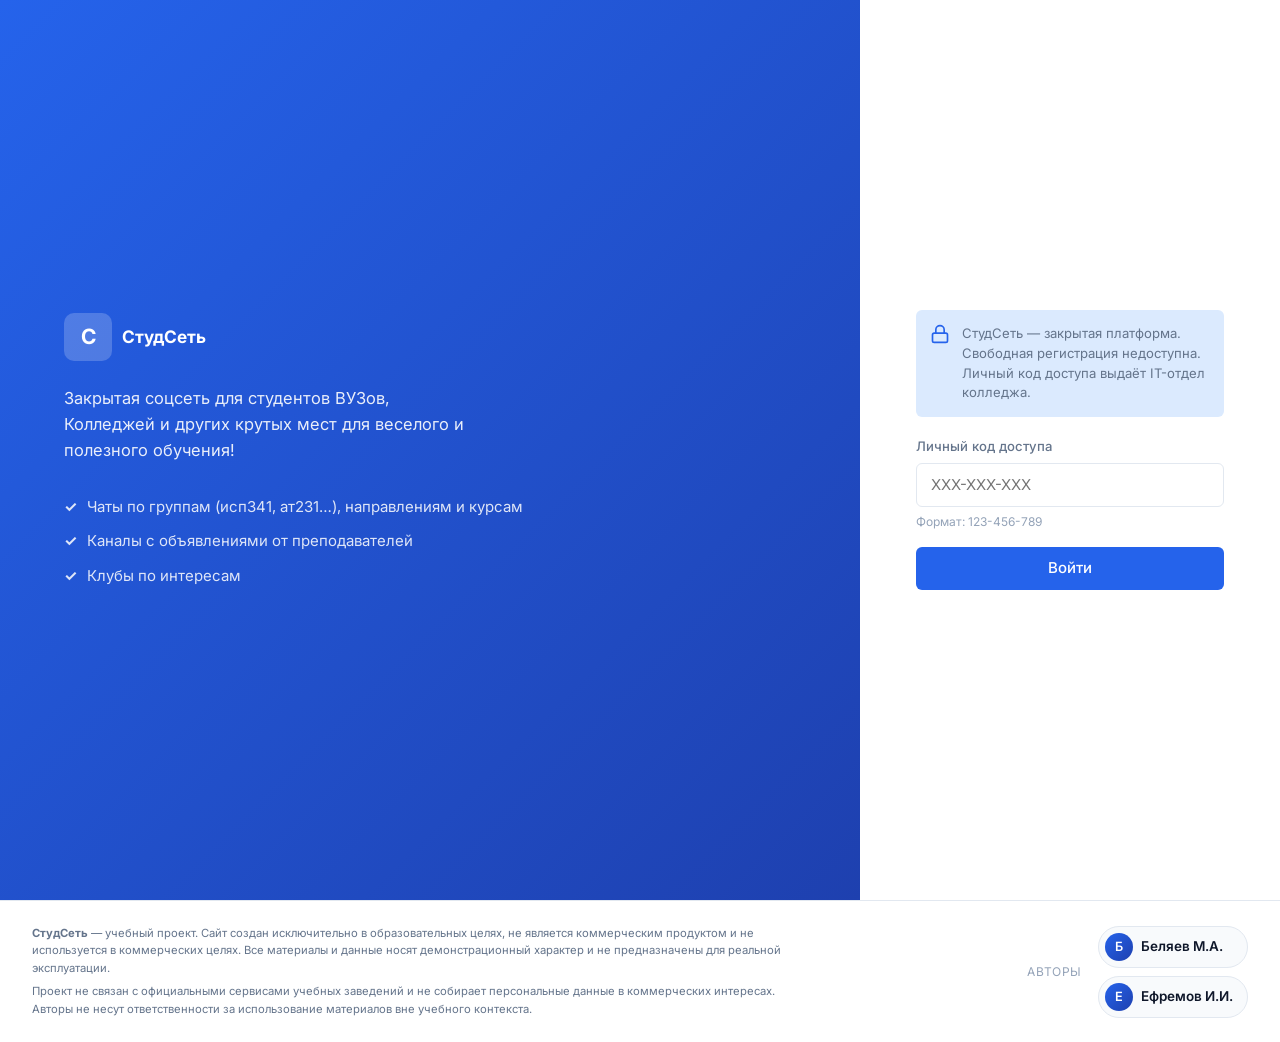
==== commit 069bf841: "Фуллреворк+бек+бд РАБОТАЛИ БЕЛЯЕВ И ЕФРЕМОВ$$$$S3LC0DE" ====
--- a/index.html
+++ b/index.html
@@ -1,154 +1,140 @@
 <!DOCTYPE html>
-<html lang="ru" data-theme="light">
+<html lang="ru">
 <head>
   <meta charset="UTF-8">
   <meta name="viewport" content="width=1440">
   <title>СтудСеть — соцсеть колледжа</title>
+  <script>
+    // Выполняется до отрисовки: сразу ставим тему и нужный экран, чтобы ничего не мигало.
+    // Токен входа лежит в sessionStorage (см. js/api.js): переживает обновление страницы,
+    // но стирается при закрытии вкладки — тогда снова нужен код.
+    document.documentElement.dataset.theme = localStorage.getItem('studnet-theme') || 'light';
+    if (sessionStorage.getItem('studnet-token')) document.documentElement.classList.add('logged-in');
+  </script>
   <link rel="preconnect" href="https://fonts.googleapis.com">
   <link rel="preconnect" href="https://fonts.gstatic.com" crossorigin>
   <link href="https://fonts.googleapis.com/css2?family=Inter:wght@400;500;600;700&display=swap" rel="stylesheet">
+  <!-- Стили: переменные (цвета, размеры) → основа → элементы → экраны -->
   <link rel="stylesheet" href="css/variables.css">
   <link rel="stylesheet" href="css/base.css">
   <link rel="stylesheet" href="css/components.css">
   <link rel="stylesheet" href="css/screens.css">
 </head>
 <body>
-  <div id="app" class="app">
-
-    <!-- ==========  Экран авторизации ========== -->
-    <section id="screen-auth" class="screen screen--active">
-      <div class="auth-layout">
-        <aside class="auth-brand">
-          <div class="logo logo--large">
-            <span class="logo__icon">С</span>
-            <span class="logo__text">СтудСеть</span>
-          </div>
-          <p class="auth-brand__tagline">Закрытая соцсеть для студентов ВУЗов, Колледжей и других крутых мест для веселого и полезного обучения!</p>
-          <ul class="auth-brand__features">
-            <li>Чаты по группам (исп341, ат231…), направлениям и курсам</li>
-            <li>Каналы с объявлениями от преподавателей</li>
-            <li>Клубы по интересам</li>
-          </ul>
-        </aside>
-
-        <div class="auth-panel">
-          <form id="form-login" class="auth-form auth-form--active">
-            <div class="auth-closed-notice">
-              <svg class="icon" viewBox="0 0 24 24" fill="none" stroke="currentColor" stroke-width="2"><rect x="3" y="11" width="18" height="11" rx="2"/><path d="M7 11V7a5 5 0 0 1 10 0v4"/></svg>
-              <p>СтудСеть — закрытая платформа. Свободная регистрация недоступна. Личный код доступа выдаёт IT-отдел колледжа.</p>
-            </div>
-            <div class="field">
-              <label for="login-code">Личный код доступа</label>
-              <input type="text" id="login-code" placeholder="XXX-XXX-XXX" autocomplete="off" required pattern="[\d]{3}-[\d]{3}-[\d]{3}">
-              <span class="field-hint">Формат: 123-456-789</span>
-            </div>
-            <button type="submit" class="btn btn--primary btn--full">Войти</button>
-          </form>
-        </div>
-      </div>
+  <div class="app">
+
+    <!-- ========== Экран входа (виден, пока не вошли) ========== -->
+    <section id="screen-auth">
+      <!-- Левая синяя половина: логотип и описание -->
+      <aside class="auth-brand">
+        <div class="logo logo--large">
+          <span class="logo__icon">С</span>
+          <span>СтудСеть</span>
+        </div>
+        <p class="auth-brand__tagline">Закрытая соцсеть для студентов ВУЗов, Колледжей и других крутых мест для веселого и полезного обучения!</p>
+        <ul class="auth-brand__features">
+          <li>Чаты по группам (исп341, ат231…), направлениям и курсам</li>
+          <li>Каналы с объявлениями от преподавателей</li>
+          <li>Клубы по интересам</li>
+        </ul>
+      </aside>
+
+      <!-- Правая половина: форма входа по коду -->
+      <form id="form-login" class="auth-panel">
+        <div class="auth-notice">
+          <svg class="icon" viewBox="0 0 24 24" fill="none" stroke="currentColor" stroke-width="2"><rect x="3" y="11" width="18" height="11" rx="2"/><path d="M7 11V7a5 5 0 0 1 10 0v4"/></svg>
+          <p>СтудСеть — закрытая платформа. Свободная регистрация недоступна. Личный код доступа выдаёт IT-отдел колледжа.</p>
+        </div>
+        <div class="field">
+          <label for="login-code">Личный код доступа</label>
+          <!-- Дефисы ставятся сами при вводе (см. formatCode в app.js) -->
+          <input type="text" id="login-code" placeholder="XXX-XXX-XXX" autocomplete="off" inputmode="numeric" maxlength="11" required pattern="\d{3}-\d{3}-\d{3}">
+          <span class="field-hint">Формат: 123-456-789</span>
+        </div>
+        <button type="submit" class="btn btn--primary btn--full">Войти</button>
+      </form>
     </section>
 
-    <!-- ========== Основная оболочка приложения ========== -->
-    <div id="app-shell" class="app-shell">
+    <!-- ========== Приложение (видно после входа) ========== -->
+    <div class="app-shell">
+
+      <!-- Шапка: логотип, меню, поиск, тема, профиль, настройки -->
       <header class="topbar">
-        <div class="topbar__left">
-          <button class="logo logo--compact" data-nav="main">
-            <span class="logo__icon">С</span>
-            <span class="logo__text">СтудСеть</span>
-          </button>
-          <nav class="topnav">
-            <button class="topnav__item topnav__item--active" data-nav="main">Чаты</button>
-            <button class="topnav__item" data-nav="search">Поиск</button>
-            <button class="topnav__item" data-nav="clubs">Клубы</button>
-          </nav>
-        </div>
-        <div class="topbar__search">
+        <button class="logo" data-nav="main">
+          <span class="logo__icon">С</span>
+          <span>СтудСеть</span>
+        </button>
+        <nav class="topnav">
+          <button class="topnav__item" data-nav="main">Чаты</button>
+          <button class="topnav__item" data-nav="search">Поиск</button>
+          <button class="topnav__item" data-nav="clubs">Клубы</button>
+        </nav>
+        <label class="topbar__search">
           <svg class="icon" viewBox="0 0 24 24" fill="none" stroke="currentColor" stroke-width="2"><circle cx="11" cy="11" r="8"/><path d="m21 21-4.35-4.35"/></svg>
-          <input type="search" placeholder="Поиск людей, чатов, клубов…" id="global-search">
-        </div>
+          <input type="search" placeholder="Поиск людей по имени…" id="global-search">
+        </label>
         <div class="topbar__right">
           <button class="icon-btn" id="theme-toggle" title="Сменить тему">
             <svg class="icon icon--sun" viewBox="0 0 24 24" fill="none" stroke="currentColor" stroke-width="2"><circle cx="12" cy="12" r="5"/><path d="M12 1v2M12 21v2M4.22 4.22l1.42 1.42M18.36 18.36l1.42 1.42M1 12h2M21 12h2M4.22 19.78l1.42-1.42M18.36 5.64l1.42-1.42"/></svg>
             <svg class="icon icon--moon" viewBox="0 0 24 24" fill="none" stroke="currentColor" stroke-width="2"><path d="M21 12.79A9 9 0 1 1 11.21 3 7 7 0 0 0 21 12.79z"/></svg>
           </button>
-          <button class="avatar-btn" data-nav="profile" id="current-user-avatar">
-            <img src="" alt="" class="avatar avatar--sm">
+          <button class="avatar-btn" data-nav="profile" title="Мой профиль">
+            <img id="my-avatar" src="" alt="" class="avatar avatar--sm">
           </button>
           <button class="icon-btn" data-nav="settings" title="Настройки">
             <svg class="icon" viewBox="0 0 24 24" fill="none" stroke="currentColor" stroke-width="2"><path d="M12.22 2h-.44a2 2 0 0 0-2 2v.18a2 2 0 0 1-1 1.73l-.43.25a2 2 0 0 1-2 0l-.15-.08a2 2 0 0 0-2.73.73l-.22.38a2 2 0 0 0 .73 2.73l.15.1a2 2 0 0 1 1 1.72v.51a2 2 0 0 1-1 1.74l-.15.09a2 2 0 0 0-.73 2.73l.22.38a2 2 0 0 0 2.73.73l.15-.08a2 2 0 0 1 2 0l.43.25a2 2 0 0 1 1 1.73V20a2 2 0 0 0 2 2h.44a2 2 0 0 0 2-2v-.18a2 2 0 0 1 1-1.73l.43-.25a2 2 0 0 1 2 0l.15.08a2 2 0 0 0 2.73-.73l.22-.39a2 2 0 0 0-.73-2.73l-.15-.08a2 2 0 0 1-1-1.74v-.5a2 2 0 0 1 1-1.74l.15-.09a2 2 0 0 0 .73-2.73l-.22-.38a2 2 0 0 0-2.73-.73l-.15.08a2 2 0 0 1-2 0l-.43-.25a2 2 0 0 1-1-1.73V4a2 2 0 0 0-2-2z"/><circle cx="12" cy="12" r="3"/></svg>
           </button>
+          <!-- Кнопку «Админ» видит только администратор -->
           <button class="btn btn--ghost btn--sm" data-nav="admin" id="admin-link" hidden>Админ</button>
         </div>
       </header>
 
-      <main class="main-content">
-
-        <!-- Главный экран: 3-колоночный чат -->
-        <section id="screen-main" class="screen screen--active">
+      <main>
+        <!-- Чаты: список слева, переписка в центре, информация справа -->
+        <section id="screen-main" class="screen">
           <div class="chat-layout">
             <aside class="chat-sidebar">
-              <div class="chat-sidebar__header">
-                <h2>Чаты</h2>
-                <button class="icon-btn icon-btn--sm" title="Новый чат">
-                  <svg class="icon" viewBox="0 0 24 24" fill="none" stroke="currentColor" stroke-width="2"><path d="M12 5v14M5 12h14"/></svg>
-                </button>
-              </div>
-              <div class="chat-filters" id="chat-type-filters"></div>
+              <h2 class="chat-sidebar__title">Чаты</h2>
+              <div class="chat-filters" id="chat-filters"></div>
               <div class="chat-list" id="chat-list"></div>
             </aside>
 
             <div class="chat-main">
-              <header class="chat-header" id="chat-header">
-                <div class="chat-header__info">
-                  <h2 id="chat-title">Выберите чат</h2>
-                  <span class="chat-header__meta" id="chat-meta"></span>
-                </div>
-                <div class="chat-header__actions">
-                  <button class="icon-btn" title="Поиск в чате">
-                    <svg class="icon" viewBox="0 0 24 24" fill="none" stroke="currentColor" stroke-width="2"><circle cx="11" cy="11" r="8"/><path d="m21 21-4.35-4.35"/></svg>
-                  </button>
-                  <button class="icon-btn" title="Информация">
-                    <svg class="icon" viewBox="0 0 24 24" fill="none" stroke="currentColor" stroke-width="2"><circle cx="12" cy="12" r="10"/><path d="M12 16v-4M12 8h.01"/></svg>
-                  </button>
-                </div>
+              <header class="chat-header">
+                <h2 id="chat-title">Выберите чат</h2>
+                <span class="chat-header__meta" id="chat-meta"></span>
               </header>
               <div class="chat-messages" id="chat-messages"></div>
-              <footer class="chat-input chat-input--writable" id="chat-input-area">
-                <div class="chat-input__readonly" id="chat-readonly-notice" hidden>
+              <footer class="chat-input">
+                <!-- Показывается вместо поля ввода в каналах, куда студентам писать нельзя -->
+                <div class="chat-input__readonly" id="chat-readonly" hidden>
                   <svg class="icon" viewBox="0 0 24 24" fill="none" stroke="currentColor" stroke-width="2"><rect x="3" y="11" width="18" height="11" rx="2"/><path d="M7 11V7a5 5 0 0 1 10 0v4"/></svg>
                   Канал — только чтение. Писать могут преподаватели.
                 </div>
-                <div class="chat-input__form" id="chat-input-form">
-                  <button class="icon-btn" type="button" title="Прикрепить">
-                    <svg class="icon" viewBox="0 0 24 24" fill="none" stroke="currentColor" stroke-width="2"><path d="m21.44 11.05-9.19 9.19a6 6 0 0 1-8.49-8.49l9.19-9.19a4 4 0 0 1 5.66 5.66l-9.2 9.19a2 2 0 0 1-2.83-2.83l8.49-8.48"/></svg>
-                  </button>
-                  <input type="text" id="message-input" placeholder="Написать сообщение…">
-                  <button class="btn btn--primary btn--icon" type="button" id="send-message">
+                <form class="chat-input__form" id="chat-form">
+                  <input type="text" id="message-input" placeholder="Написать сообщение…" autocomplete="off">
+                  <button class="btn btn--primary btn--icon" title="Отправить">
                     <svg class="icon" viewBox="0 0 24 24" fill="none" stroke="currentColor" stroke-width="2"><path d="m22 2-7 20-4-9-9-4Z"/><path d="M22 2 11 13"/></svg>
                   </button>
-                </div>
+                </form>
               </footer>
             </div>
 
             <aside class="chat-info" id="chat-info">
-              <div class="chat-info__empty">
-                <svg class="icon icon--lg" viewBox="0 0 24 24" fill="none" stroke="currentColor" stroke-width="1.5"><circle cx="12" cy="12" r="10"/><path d="M12 16v-4M12 8h.01"/></svg>
-                <p>Выберите чат, чтобы увидеть информацию</p>
-              </div>
-              <div class="chat-info__content" id="chat-info-content" hidden></div>
-            </aside>
-          </div>
-        </section>
-
-        <!-- Профиль -->
+              <div class="empty-state">Выберите чат, чтобы увидеть информацию</div>
+            </aside>
+          </div>
+        </section>
+
+        <!-- Профиль (свой или чужой) -->
         <section id="screen-profile" class="screen">
-          <div class="profile-layout" id="profile-content"></div>
-        </section>
-
-        <!-- Поиск -->
+          <div class="profile-layout" id="profile"></div>
+        </section>
+
+        <!-- Поиск людей -->
         <section id="screen-search" class="screen">
-          <div class="search-layout">
-            <aside class="search-filters">
+          <div class="side-layout">
+            <aside class="side-nav">
               <h2>Фильтры</h2>
               <div class="field">
                 <label for="filter-group">Группа</label>
@@ -168,17 +154,14 @@
                   <option value="4">4 курс</option>
                 </select>
               </div>
-              <div class="field">
-                <label>Онлайн</label>
-                <label class="checkbox">
-                  <input type="checkbox" id="filter-online">
-                  <span>Только онлайн</span>
-                </label>
-              </div>
+              <label class="checkbox">
+                <input type="checkbox" id="filter-online">
+                <span>Только онлайн</span>
+              </label>
               <button class="btn btn--secondary btn--full" id="reset-filters">Сбросить</button>
             </aside>
-            <div class="search-results">
-              <div class="search-results__header">
+            <div class="side-content">
+              <div class="page-title">
                 <h2>Люди</h2>
                 <span class="badge" id="search-count">0</span>
               </div>
@@ -187,76 +170,90 @@
           </div>
         </section>
 
-        <!-- Клубы -->
+        <!-- Клубы: каталог или страница одного клуба -->
         <section id="screen-clubs" class="screen">
-          <div class="clubs-layout">
-            <div id="clubs-catalog" class="clubs-catalog">
-              <div class="clubs-catalog__header">
+          <div class="page">
+            <div id="clubs-catalog">
+              <div class="page-title">
                 <h2>Клубы</h2>
-                <div class="clubs-tabs">
-                  <button class="clubs-tab clubs-tab--active" data-clubs-view="all">Все</button>
-                  <button class="clubs-tab" data-clubs-view="mine">Мои</button>
+                <div class="segmented" id="clubs-tabs">
+                  <button data-clubs-view="all">Все</button>
+                  <button data-clubs-view="mine">Мои</button>
                 </div>
               </div>
               <div class="club-cards" id="club-cards"></div>
             </div>
-            <div id="clubs-detail" class="clubs-detail" hidden>
-              <button class="btn btn--ghost btn--sm clubs-back" id="clubs-back">&larr; Назад к каталогу</button>
-              <div id="club-detail-content"></div>
-            </div>
+            <div id="club-page" hidden></div>
           </div>
         </section>
 
         <!-- Настройки -->
         <section id="screen-settings" class="screen">
-          <div class="settings-layout">
-            <aside class="settings-nav">
+          <div class="side-layout">
+            <aside class="side-nav" id="settings-nav">
               <h2>Настройки</h2>
-              <button class="settings-nav__item settings-nav__item--active" data-settings="profile">Профиль</button>
-              <button class="settings-nav__item" data-settings="notifications">Уведомления</button>
-              <button class="settings-nav__item" data-settings="appearance">Внешний вид</button>
-              <button class="settings-nav__item" data-settings="privacy">Приватность</button>
-              <button class="settings-nav__item settings-nav__item--danger" data-settings="logout">Выйти</button>
-            </aside>
-            <div class="settings-content" id="settings-content"></div>
-          </div>
-        </section>
-
-        <!-- Админ-панель -->
+              <button class="side-nav__item" data-settings="profile">Профиль</button>
+              <button class="side-nav__item" data-settings="notifications">Уведомления</button>
+              <button class="side-nav__item" data-settings="appearance">Внешний вид</button>
+              <button class="side-nav__item" data-settings="privacy">Приватность</button>
+              <button class="side-nav__item side-nav__item--danger" id="logout">Выйти</button>
+            </aside>
+            <div class="side-content side-content--narrow" id="settings-content"></div>
+          </div>
+        </section>
+
+        <!-- Админ-панель (только администратор) -->
         <section id="screen-admin" class="screen">
-          <div class="admin-layout">
-            <aside class="admin-nav">
+          <div class="side-layout">
+            <aside class="side-nav" id="admin-nav">
               <h2>Админ-панель</h2>
-              <span class="badge badge--accent">Преподаватель</span>
-              <button class="admin-nav__item admin-nav__item--active" data-admin="dashboard">Обзор</button>
-              <button class="admin-nav__item" data-admin="channels">Каналы</button>
-              <button class="admin-nav__item" data-admin="users">Пользователи</button>
-              <button class="admin-nav__item" data-admin="moderation">Модерация</button>
-              <button class="admin-nav__item" data-admin="announcements">Объявления</button>
-            </aside>
-            <div class="admin-content" id="admin-content"></div>
+              <span class="badge badge--accent">Администратор</span>
+              <button class="side-nav__item" data-admin="dashboard">Обзор</button>
+              <button class="side-nav__item" data-admin="channels">Каналы</button>
+              <button class="side-nav__item" data-admin="users">Пользователи</button>
+              <button class="side-nav__item" data-admin="moderation">Модерация</button>
+              <button class="side-nav__item" data-admin="announcements">Объявления</button>
+            </aside>
+            <div class="side-content" id="admin-content"></div>
           </div>
         </section>
       </main>
-    </div> 
-<!-- Футер -->
+    </div>
+
+    <!-- ========== Футер: слева — про учебный проект, справа — авторы.
+         Он ниже первого экрана — виден, если прокрутить вниз ========== -->
     <footer class="site-footer">
-      <p>
-        <strong>СтудСеть</strong> — учебный проект. Сайт создан исключительно в образовательных целях,
-        не является коммерческим продуктом и не используется в коммерческих целях.
-        Все материалы и данные носят демонстрационный характер и не предназначены для реальной эксплуатации.
-      </p>
-      <p>
-        Проект не связан с официальными сервисами учебных заведений и не собирает персональные данные
-        в коммерческих интересах. Авторы не несут ответственности за использование материалов вне учебного контекста.
-      </p>
-      <p class="site-footer__authors">Разработчики: Беляев М.А. и Ефремов И.И.</p>
+      <div class="site-footer__text">
+        <p>
+          <strong>СтудСеть</strong> — учебный проект. Сайт создан исключительно в образовательных целях,
+          не является коммерческим продуктом и не используется в коммерческих целях.
+          Все материалы и данные носят демонстрационный характер и не предназначены для реальной эксплуатации.
+        </p>
+        <p>
+          Проект не связан с официальными сервисами учебных заведений и не собирает персональные данные
+          в коммерческих интересах. Авторы не несут ответственности за использование материалов вне учебного контекста.
+        </p>
+      </div>
+      <!-- Справа: надпись «Авторы», а напротив неё — авторы в столбик -->
+      <div class="site-footer__authors">
+        <span class="site-footer__label">Авторы</span>
+        <div class="site-footer__people">
+          <div class="author">
+            <span class="author__avatar">Б</span>
+            <span>Беляев М.А.</span>
+          </div>
+          <div class="author">
+            <span class="author__avatar">Е</span>
+            <span>Ефремов И.И.</span>
+          </div>
+        </div>
+      </div>
     </footer>
   </div>
 
-  <!-- API -->
+  <!-- data.js — данные на случай, если сервер не запущен; api.js — откуда брать данные; app.js — интерфейс -->
+  <script src="js/data.js"></script>
   <script src="js/api.js"></script>
-  <script src="js/data.js"></script>
   <script src="js/app.js"></script>
 </body>
 </html>
--- a/css/variables.css
+++ b/css/variables.css
@@ -1,23 +1,27 @@
+/* variables.css — цвета, шрифт и размеры сайта (CSS-переменные).
+   Светлая тема — в :root, тёмная переопределяет цвета в [data-theme="dark"].
+   Хотите поменять цвет или размер везде сразу — меняйте здесь. */
+
 :root {
   --font: 'Inter', system-ui, -apple-system, sans-serif;
 
-  /* Синий акцент */
+  /* Главный синий цвет и его оттенки */
   --accent: #2563eb;
   --accent-hover: #1d4ed8;
   --accent-light: #dbeafe;
   --accent-muted: #93c5fd;
+  --accent-gradient: linear-gradient(135deg, var(--accent) 0%, #1e40af 100%);
 
-  /* Светлая тема */
-  --bg: #f8fafc;
-  --bg-elevated: #ffffff;
-  --bg-hover: #f1f5f9;
+  /* Фон, рамки и текст */
+  --bg: #f8fafc;            /* фон страницы */
+  --bg-elevated: #ffffff;   /* фон карточек и панелей */
+  --bg-hover: #f1f5f9;      /* фон при наведении */
   --bg-active: #e2e8f0;
   --border: #e2e8f0;
-  --border-strong: #cbd5e1;
   --text: #0f172a;
   --text-secondary: #64748b;
   --text-muted: #94a3b8;
-  --shadow: 0 1px 3px rgba(15, 23, 42, 0.08), 0 1px 2px rgba(15, 23, 42, 0.04);
+  --shadow: 0 1px 3px rgba(15, 23, 42, 0.08);
   --shadow-md: 0 4px 12px rgba(15, 23, 42, 0.08);
 
   /* Статусы */
@@ -25,10 +29,8 @@
   --offline: #94a3b8;
   --danger: #ef4444;
   --danger-bg: #fef2f2;
-  --warning: #f59e0b;
-  --success: #22c55e;
 
-  /* Цвета типов чатов */
+  /* Цвета ярлыков типов чатов */
   --type-channel: #8b5cf6;
   --type-group: #2563eb;
   --type-direction: #0891b2;
@@ -36,19 +38,11 @@
   --type-flood: #f59e0b;
   --type-dm: #ec4899;
 
-  /* Макет */
-  --topbar-h: 56px;
-  --sidebar-w: 320px;
-  --info-w: 300px;
-  --radius: 10px;
-  --radius-sm: 6px;
-  --radius-lg: 14px;
-  --max-w: 1440px;
-
-  --scrollbar-size: 8px;
-  --scrollbar-track: #f1f5f9;
-  --scrollbar-thumb: #cbd5e1;
-  --scrollbar-thumb-hover: #94a3b8;
+  /* Размеры */
+  --topbar-h: 56px;   /* высота шапки */
+  --radius: 10px;     /* скругление карточек */
+  --radius-sm: 6px;   /* скругление кнопок и полей */
+  --max-w: 1440px;    /* максимальная ширина сайта */
 }
 
 [data-theme="dark"] {
@@ -62,7 +56,6 @@
   --bg-hover: #334155;
   --bg-active: #475569;
   --border: #334155;
-  --border-strong: #475569;
   --text: #f1f5f9;
   --text-secondary: #94a3b8;
   --text-muted: #64748b;
@@ -70,8 +63,4 @@
   --shadow-md: 0 4px 12px rgba(0, 0, 0, 0.4);
 
   --danger-bg: #450a0a;
-
-  --scrollbar-track: #0f172a;
-  --scrollbar-thumb: #475569;
-  --scrollbar-thumb-hover: #64748b;
 }
--- a/css/base.css
+++ b/css/base.css
@@ -1,3 +1,7 @@
+/* base.css — основа: сброс стилей браузера, шрифт, полосы прокрутки
+   и правила, какой экран показывать. */
+
+/* Убираем отступы браузера по умолчанию; ширина считается вместе с рамкой */
 *, *::before, *::after {
   box-sizing: border-box;
   margin: 0;
@@ -7,49 +11,11 @@
 html {
   font-size: 15px;
   -webkit-font-smoothing: antialiased;
-  color-scheme: light;
+  color-scheme: light; /* цвета встроенных элементов браузера (полосы прокрутки, поля) */
 }
 
 html[data-theme="dark"] {
   color-scheme: dark;
-}
-
-* {
-  scrollbar-width: thin;
-  scrollbar-color: var(--scrollbar-thumb) var(--scrollbar-track);
-}
-
-*::-webkit-scrollbar {
-  width: var(--scrollbar-size);
-  height: var(--scrollbar-size);
-}
-
-*::-webkit-scrollbar-track {
-  background: var(--scrollbar-track);
-  border-radius: 999px;
-}
-
-*::-webkit-scrollbar-thumb {
-  background: var(--scrollbar-thumb);
-  border-radius: 999px;
-  border: 2px solid var(--scrollbar-track);
-  background-clip: padding-box;
-}
-
-*::-webkit-scrollbar-thumb:hover {
-  background: var(--scrollbar-thumb-hover);
-  border: 2px solid var(--scrollbar-track);
-  background-clip: padding-box;
-}
-
-*::-webkit-scrollbar-corner {
-  background: var(--scrollbar-track);
-}
-
-*::-webkit-scrollbar-button {
-  display: none;
-  width: 0;
-  height: 0;
 }
 
 body {
@@ -57,14 +23,15 @@
   background: var(--bg);
   color: var(--text);
   line-height: 1.5;
-  min-height: 100vh;
 }
 
-body.auth-locked {
-  overflow: hidden;
-  height: 100vh;
+/* Тонкие полосы прокрутки в цвет темы */
+* {
+  scrollbar-width: thin;
+  scrollbar-color: var(--bg-active) transparent;
 }
 
+/* Кнопки и поля берут шрифт и цвет страницы, а не свои браузерные */
 button, input, select, textarea {
   font: inherit;
   color: inherit;
@@ -76,62 +43,70 @@
   background: none;
 }
 
-a {
-  color: var(--accent);
-  text-decoration: none;
-}
-
 img {
   display: block;
   max-width: 100%;
 }
 
+/* Атрибут hidden всегда прячет элемент, даже если в CSS ему задан display */
+[hidden] {
+  display: none !important;
+}
+
+/* Вся страница — по центру и не шире --max-w */
 .app {
   max-width: var(--max-w);
   margin: 0 auto;
-  min-height: 100vh;
-  display: flex;
-  flex-direction: column;
 }
 
+/* Вход или приложение — решает класс .logged-in на <html>.
+   Его ставит скрипт в <head> ещё до отрисовки, поэтому при обновлении ничего не мигает. */
+.app-shell,
+.logged-in #screen-auth {
+  display: none;
+}
+
+.logged-in .app-shell {
+  display: block;
+}
+
+/* Экраны приложения: виден только активный (.is-active).
+   Шапка + экран = ровно высота окна, поэтому футер оказывается ниже
+   и появляется, только если прокрутить страницу вниз. */
 .screen {
   display: none;
   min-height: calc(100vh - var(--topbar-h));
 }
 
-.screen--active {
+.screen.is-active {
   display: block;
 }
 
-#screen-auth.screen--active {
-  flex: 1;
-  min-height: 0;
-  overflow: hidden;
-  display: flex;
-  flex-direction: column;
-}
-
-.app-shell {
-  display: none;
-}
-
-.app-shell--visible {
-  display: flex;
-  flex-direction: column;
-  min-height: 100vh;
-}
-
+/* Иконки (svg) */
 .icon {
   width: 20px;
   height: 20px;
   flex-shrink: 0;
 }
 
-.icon--lg {
-  width: 48px;
-  height: 48px;
-  color: var(--text-muted);
+/* В светлой теме на кнопке темы показываем солнце, в тёмной — луну */
+[data-theme="light"] .icon--moon,
+[data-theme="dark"] .icon--sun {
+  display: none;
 }
 
-[data-theme="light"] .icon--moon { display: none; }
-[data-theme="dark"] .icon--sun { display: none; }
+/* Мелкий серый текст */
+.muted {
+  font-size: 0.85rem;
+  color: var(--text-secondary);
+}
+
+/* Текст, похожий на ссылку (например, имя в таблице) */
+.link {
+  color: var(--accent);
+  cursor: pointer;
+}
+
+.link:hover {
+  text-decoration: underline;
+}
--- a/css/components.css
+++ b/css/components.css
@@ -1,24 +1,23 @@
-/* Логотип */
+/* components.css — элементы, которые встречаются на разных экранах:
+   логотип, кнопки, поля, аватарки, ярлыки, вкладки, карточки людей, таблицы, футер. */
+
+/* ── Логотип: синий квадрат с буквой «С» и название ── */
 .logo {
   display: flex;
   align-items: center;
   gap: 10px;
   font-weight: 700;
   font-size: 1.15rem;
-  color: var(--text);
 }
 
 .logo__icon {
   width: 36px;
   height: 36px;
+  display: grid;
+  place-items: center;
+  border-radius: var(--radius-sm);
   background: var(--accent);
   color: #fff;
-  border-radius: var(--radius-sm);
-  display: flex;
-  align-items: center;
-  justify-content: center;
-  font-weight: 700;
-  font-size: 1.1rem;
 }
 
 .logo--large .logo__icon {
@@ -28,11 +27,7 @@
   border-radius: var(--radius);
 }
 
-.logo--compact {
-  padding: 0;
-}
-
-/* Кнопки */
+/* ── Кнопки ── */
 .btn {
   display: inline-flex;
   align-items: center;
@@ -41,50 +36,56 @@
   padding: 10px 18px;
   border-radius: var(--radius-sm);
   font-weight: 500;
-  transition: background 0.15s, color 0.15s, border-color 0.15s;
-}
-
-.btn--primary {
-  background: var(--accent);
-  color: #fff;
-}
-
-.btn--primary:hover {
-  background: var(--accent-hover);
-}
-
-.btn--secondary {
-  background: var(--bg-hover);
-  color: var(--text);
-  border: 1px solid var(--border);
-}
-
-.btn--secondary:hover {
-  background: var(--bg-active);
-}
-
-.btn--ghost {
-  color: var(--text-secondary);
-}
-
-.btn--ghost:hover {
-  background: var(--bg-hover);
-  color: var(--text);
-}
-
-.btn--full { width: 100%; }
-.btn--sm { padding: 6px 12px; font-size: 0.875rem; }
-.btn--icon { padding: 10px; }
-
+  transition: background 0.15s, color 0.15s, box-shadow 0.15s, transform 0.15s;
+}
+
+.btn--primary { background: var(--accent); color: #fff; }        /* главная синяя */
+.btn--primary:hover { background: var(--accent-hover); }
+
+.btn--secondary { background: var(--bg-hover); border: 1px solid var(--border); } /* серая */
+.btn--secondary:hover { background: var(--bg-active); }
+
+.btn--ghost { color: var(--text-secondary); }                     /* без фона */
+.btn--ghost:hover { background: var(--bg-hover); color: var(--text); }
+
+.btn--danger { background: var(--danger-bg); color: var(--danger); }  /* красная: «Заблокировать» */
+.btn--danger:hover { background: var(--danger); color: #fff; }
+
+.btn--full { width: 100%; }                                       /* на всю ширину */
+.btn--sm { padding: 6px 12px; font-size: 0.875rem; }              /* маленькая */
+.btn--icon { padding: 10px; }                                     /* только иконка */
+
+/* Круглая кнопка с тенью: «Написать сообщение», «Вступить в клуб» */
+.btn--pill {
+  border-radius: 999px;
+  padding: 10px 22px;
+}
+
+.btn--pill.btn--sm {
+  padding: 6px 14px;
+}
+
+.btn--pill.btn--primary {
+  box-shadow: 0 4px 14px color-mix(in srgb, var(--accent) 35%, transparent);
+}
+
+.btn--pill:hover {
+  transform: translateY(-1px); /* чуть приподнимается при наведении */
+}
+
+/* Кнопка «← Назад» над содержимым */
+.back-btn {
+  margin-bottom: 20px;
+}
+
+/* Квадратная кнопка с иконкой (тема, настройки) */
 .icon-btn {
   width: 36px;
   height: 36px;
-  display: flex;
-  align-items: center;
-  justify-content: center;
-  border-radius: var(--radius-sm);
-  color: var(--text-secondary);
-  transition: background 0.15s, color 0.15s;
+  display: grid;
+  place-items: center;
+  border-radius: var(--radius-sm);
+  color: var(--text-secondary);
 }
 
 .icon-btn:hover {
@@ -92,12 +93,7 @@
   color: var(--text);
 }
 
-.icon-btn--sm {
-  width: 28px;
-  height: 28px;
-}
-
-/* Поля формы */
+/* ── Поля формы: подпись сверху, поле снизу ── */
 .field {
   display: flex;
   flex-direction: column;
@@ -113,28 +109,35 @@
 
 .field input,
 .field select,
-.field textarea {
+.field textarea,
+.chat-input__form input {
   padding: 10px 14px;
   border: 1px solid var(--border);
   border-radius: var(--radius-sm);
   background: var(--bg-elevated);
-  transition: border-color 0.15s, box-shadow 0.15s;
-}
-
+}
+
+/* Синяя обводка у поля, в котором сейчас курсор */
 .field input:focus,
 .field select:focus,
-.field textarea:focus {
+.field textarea:focus,
+.chat-input__form input:focus {
   outline: none;
   border-color: var(--accent);
   box-shadow: 0 0 0 3px var(--accent-light);
 }
 
+.field-hint {
+  font-size: 0.8rem;
+  color: var(--text-muted);
+}
+
 .checkbox {
   display: flex;
   align-items: center;
   gap: 8px;
+  margin-bottom: 16px;
   cursor: pointer;
-  font-size: 0.9rem;
 }
 
 .checkbox input {
@@ -143,11 +146,12 @@
   accent-color: var(--accent);
 }
 
-/* Аватар */
+/* ── Аватарки ── */
 .avatar {
   border-radius: 50%;
   object-fit: cover;
   background: var(--bg-active);
+  flex-shrink: 0;
 }
 
 .avatar--xs { width: 28px; height: 28px; }
@@ -156,9 +160,28 @@
 .avatar--lg { width: 96px; height: 96px; }
 .avatar--xl { width: 128px; height: 128px; }
 
+/* Эмодзи вместо картинки (у групповых чатов) */
+.avatar--icon {
+  display: grid;
+  place-items: center;
+  font-size: 1.2rem;
+  background: var(--bg-hover);
+}
+
+/* Аватарка в шапке — кнопка «Мой профиль» */
+.avatar-btn {
+  border-radius: 50%;
+  border: 2px solid transparent;
+}
+
+.avatar-btn:hover {
+  border-color: var(--accent-muted);
+}
+
+/* Обёртка аватарки: точка статуса стоит в правом нижнем углу */
 .avatar-wrap {
   position: relative;
-  display: inline-block;
+  flex-shrink: 0;
 }
 
 .avatar-wrap .status-dot {
@@ -167,20 +190,9 @@
   right: 1px;
 }
 
-.avatar-btn {
-  padding: 0;
-  border-radius: 50%;
-  overflow: hidden;
-  border: 2px solid transparent;
-  transition: border-color 0.15s;
-}
-
-.avatar-btn:hover {
-  border-color: var(--accent-muted);
-}
-
-/* Ярлык статуса */
+/* Точка статуса: серая — не в сети, зелёная — в сети */
 .status-dot {
+  display: inline-block;
   width: 10px;
   height: 10px;
   border-radius: 50%;
@@ -192,7 +204,15 @@
   background: var(--online);
 }
 
-/* Ярлык */
+/* У большой аватарки в профиле точка побольше */
+.avatar--xl + .status-dot {
+  width: 16px;
+  height: 16px;
+  bottom: 6px;
+  right: 6px;
+}
+
+/* ── Ярлыки ── */
 .badge {
   display: inline-flex;
   align-items: center;
@@ -204,38 +224,44 @@
   color: var(--text-secondary);
 }
 
-.badge--accent {
-  background: var(--accent-light);
-  color: var(--accent);
-}
-
+.badge--accent { background: var(--accent-light); color: var(--accent); }
+.badge--danger { background: var(--danger-bg); color: var(--danger); }
+
+/* Число непрочитанных */
 .badge--unread {
+  min-width: 20px;
+  justify-content: center;
   background: var(--accent);
   color: #fff;
-  min-width: 20px;
-  justify-content: center;
-}
-
-/* Ярлык типа чата */
+}
+
+/* Тип чата: «КАНАЛ», «ГРУППА»… Цвет берётся из --type-color */
 .chat-type {
+  --type-color: var(--type-group);
+  padding: 2px 6px;
+  border-radius: 4px;
   font-size: 0.7rem;
   font-weight: 600;
   text-transform: uppercase;
   letter-spacing: 0.03em;
-  padding: 2px 6px;
-  border-radius: 4px;
-}
-
-.chat-type--channel { background: color-mix(in srgb, var(--type-channel) 15%, transparent); color: var(--type-channel); }
-.chat-type--group { background: color-mix(in srgb, var(--type-group) 15%, transparent); color: var(--type-group); }
-.chat-type--direction { background: color-mix(in srgb, var(--type-direction) 15%, transparent); color: var(--type-direction); }
-.chat-type--course { background: color-mix(in srgb, var(--type-course) 15%, transparent); color: var(--type-course); }
-.chat-type--flood { background: color-mix(in srgb, var(--type-flood) 15%, transparent); color: var(--type-flood); }
-.chat-type--dm { background: color-mix(in srgb, var(--type-dm) 15%, transparent); color: var(--type-dm); }
-
-/* Теги / интересы */
+  color: var(--type-color);
+  background: color-mix(in srgb, var(--type-color) 15%, transparent);
+}
+
+.chat-type--channel { --type-color: var(--type-channel); }
+.chat-type--direction { --type-color: var(--type-direction); }
+.chat-type--course { --type-color: var(--type-course); }
+.chat-type--flood { --type-color: var(--type-flood); }
+.chat-type--dm { --type-color: var(--type-dm); }
+
+/* Теги-интересы */
+.tag-list {
+  display: flex;
+  flex-wrap: wrap;
+  gap: 8px;
+}
+
 .tag {
-  display: inline-block;
   padding: 4px 10px;
   border-radius: 999px;
   font-size: 0.8rem;
@@ -244,96 +270,165 @@
   border: 1px solid var(--border);
 }
 
-.tag-list {
-  display: flex;
-  flex-wrap: wrap;
+/* Тег-кнопка в настройках: выбранный интерес (клик — убрать) и подсказка (клик — добавить) */
+.tag--removable,
+.tag--suggest {
+  cursor: pointer;
+}
+
+.tag--removable {
+  border-color: var(--accent-muted);
+  background: var(--accent-light);
+  color: var(--accent);
+}
+
+.tag--removable:hover {
+  border-color: var(--danger);
+  background: var(--danger-bg);
+  color: var(--danger);
+}
+
+.tag--suggest {
+  border-style: dashed;
+}
+
+.tag--suggest:hover {
+  border-color: var(--accent);
+  color: var(--accent);
+}
+
+/* Поле «свой интерес» и кнопка «Добавить» в одну строку */
+.interest-input {
+  display: flex;
   gap: 8px;
-}
-
-/* Реакции */
-.reactions {
-  display: flex;
-  flex-wrap: wrap;
+  margin: 12px 0 8px;
+}
+
+.interest-input input {
+  flex: 1;
+}
+
+/* ── Вкладки с подчёркиванием («Участники / Чат клуба») ── */
+.tabs {
+  display: flex;
   gap: 4px;
-  margin-top: 6px;
-}
-
-.reaction {
-  display: inline-flex;
-  align-items: center;
+  margin-bottom: 20px;
+  border-bottom: 1px solid var(--border);
+}
+
+.tabs button {
+  padding: 10px 16px;
+  margin-bottom: -1px;
+  font-weight: 500;
+  color: var(--text-secondary);
+  border-bottom: 2px solid transparent;
+}
+
+.tabs .is-active {
+  color: var(--accent);
+  border-bottom-color: var(--accent);
+}
+
+/* ── Переключатель-«таблетка» («Все / Мои») ── */
+.segmented {
+  display: flex;
   gap: 4px;
-  padding: 2px 8px;
-  border-radius: 999px;
+  padding: 4px;
+  border-radius: var(--radius-sm);
+  background: var(--bg-hover);
+}
+
+.segmented button {
+  padding: 6px 14px;
+  border-radius: var(--radius-sm);
+  font-size: 0.875rem;
+  font-weight: 500;
+  color: var(--text-secondary);
+}
+
+.segmented .is-active {
+  background: var(--bg-elevated);
+  color: var(--text);
+  box-shadow: var(--shadow);
+}
+
+/* ── Человек строкой: аватарка, имя, группа. Клик открывает профиль ── */
+.person {
+  display: flex;
+  align-items: center;
+  gap: 10px;
+  padding: 6px 8px;
+  border-radius: var(--radius-sm);
+  cursor: pointer;
+}
+
+.person:hover {
+  background: var(--bg-hover);
+}
+
+.person__name {
+  font-size: 0.9rem;
+  font-weight: 500;
+}
+
+.person__about {
   font-size: 0.8rem;
-  background: var(--bg-hover);
+  color: var(--text-muted);
+}
+
+/* Человек карточкой (участники клуба) */
+.person--card {
+  padding: 10px;
   border: 1px solid var(--border);
-  cursor: pointer;
-  transition: background 0.15s, border-color 0.15s;
-}
-
-.reaction:hover,
-.reaction--active {
-  background: var(--accent-light);
-  border-color: var(--accent-muted);
-}
-
-/* Карточка */
+  background: var(--bg-elevated);
+}
+
+.people-grid {
+  display: grid;
+  grid-template-columns: repeat(auto-fill, minmax(220px, 1fr));
+  gap: 12px;
+}
+
+/* ── Карточки и разное ── */
 .card {
-  background: var(--bg-elevated);
+  padding: 20px;
   border: 1px solid var(--border);
   border-radius: var(--radius);
-  padding: 20px;
-}
-
-.card--hover {
-  cursor: pointer;
-  transition: border-color 0.15s, box-shadow 0.15s;
-}
-
-.card--hover:hover {
-  border-color: var(--accent-muted);
-  box-shadow: var(--shadow-md);
-}
-
-/* Пустое состояние */
+  background: var(--bg-elevated);
+}
+
+/* Заголовок раздела: «О СЕБЕ», «ИНТЕРЕСЫ», «УЧАСТНИКИ» */
+.section-title {
+  margin: 24px 0 12px;
+  font-size: 0.8rem;
+  text-transform: uppercase;
+  letter-spacing: 0.03em;
+  color: var(--text-muted);
+}
+
+/* Заголовок страницы с чем-то справа (счётчик, переключатель) */
+.page-title {
+  display: flex;
+  align-items: center;
+  justify-content: space-between;
+  gap: 12px;
+  margin-bottom: 20px;
+}
+
+.page-title h2 {
+  font-size: 1.2rem;
+  margin-right: auto;
+}
+
+/* Надпись «здесь пусто» */
 .empty-state {
-  display: flex;
-  flex-direction: column;
-  align-items: center;
-  justify-content: center;
-  gap: 12px;
+  grid-column: 1 / -1; /* в сетке карточек — на всю ширину */
   padding: 48px 24px;
+  text-align: center;
   color: var(--text-muted);
-  text-align: center;
-}
-
-/* Статистика */
-.stat-grid {
-  display: grid;
-  grid-template-columns: repeat(auto-fit, minmax(140px, 1fr));
-  gap: 16px;
-}
-
-.stat {
-  background: var(--bg-elevated);
-  border: 1px solid var(--border);
-  border-radius: var(--radius);
-  padding: 16px;
-}
-
-.stat__value {
-  font-size: 1.75rem;
-  font-weight: 700;
-  color: var(--accent);
-}
-
-.stat__label {
-  font-size: 0.8rem;
-  color: var(--text-secondary);
-  margin-top: 4px;
-}
-
-/* Таблица */
+}
+
+/* ── Таблица (админ-панель) ── */
 .table-wrap {
   overflow-x: auto;
   border: 1px solid var(--border);
@@ -354,40 +449,87 @@
 
 th {
   background: var(--bg-hover);
+  font-size: 0.8rem;
   font-weight: 600;
+  text-transform: uppercase;
+  color: var(--text-secondary);
+}
+
+tr:last-child td {
+  border-bottom: none;
+}
+
+/* ── Футер: текст про учебный проект слева, авторы справа. Стоит под экраном, виден при прокрутке вниз ── */
+.site-footer {
+  display: flex;
+  align-items: center;
+  justify-content: space-between;
+  gap: 24px;
+  padding: 24px 32px;
+  border-top: 1px solid var(--border);
+  background: var(--bg-elevated);
+}
+
+/* Текст слева: мелкий и серый, абзацы с небольшим отступом */
+.site-footer__text {
+  max-width: 760px;
+  font-size: 0.75rem;
+  line-height: 1.55;
+  color: var(--text-secondary);
+}
+
+.site-footer__text p + p {
+  margin-top: 6px;
+}
+
+/* Справа: надпись «Авторы» и напротив неё столбик с авторами */
+.site-footer__authors {
+  flex-shrink: 0; /* авторы не сжимаются, сжимается текст слева */
+  display: flex;
+  align-items: center;
+  gap: 16px;
+}
+
+.site-footer__people {
+  display: flex;
+  flex-direction: column;
+  gap: 8px;
+}
+
+.site-footer__label {
   font-size: 0.8rem;
   text-transform: uppercase;
-  letter-spacing: 0.03em;
-  color: var(--text-secondary);
-}
-
-tr:last-child td {
-  border-bottom: none;
-}
-
-tr:hover td {
-  background: var(--bg-hover);
-}
-
-/* Футер сайта */
-.site-footer {
-  flex-shrink: 0;
-  padding: 16px 24px 18px;
-  border-top: 1px solid var(--border);
-  background: var(--bg-elevated);
-  color: var(--text-secondary);
-  font-size: 0.75rem;
-  line-height: 1.55;
-  text-align: center;
-}
-
-.site-footer p + p {
-  margin-top: 8px;
-}
-
-.site-footer__authors {
-  margin-top: 10px;
-  color: var(--text);
+  letter-spacing: 0.05em;
+  color: var(--text-muted);
+}
+
+/* Автор: кружок с буквой и имя */
+.author {
+  display: flex;
+  align-items: center;
+  gap: 8px;
+  padding: 6px 14px 6px 6px;
+  border: 1px solid var(--border);
+  border-radius: 999px;
+  background: var(--bg);
   font-weight: 600;
-  font-size: 0.8rem;
-}
+  font-size: 0.9rem;
+}
+
+.author__avatar {
+  width: 28px;
+  height: 28px;
+  display: grid;
+  place-items: center;
+  border-radius: 50%;
+  background: var(--accent-gradient);
+  color: #fff;
+  font-size: 0.85rem;
+}
+
+/* Надпись «✓ Изменения сохранены» рядом с кнопкой в настройках */
+.save-status {
+  margin-left: 12px;
+  font-size: 0.875rem;
+  color: var(--online);
+}
--- a/css/screens.css
+++ b/css/screens.css
@@ -1,9 +1,13 @@
-/* ========== Экран авторизации ========== */
-.auth-layout {
+/* screens.css — стили отдельных экранов:
+   вход, шапка, чаты, профиль, поиск, клубы, настройки и админка. */
+
+/* ════════ Экран входа ════════ */
+
+/* Две половины на весь экран: синяя с описанием и белая с формой */
+#screen-auth {
   display: grid;
   grid-template-columns: 1fr 420px;
-  flex: 1;
-  min-height: 0;
+  min-height: 100vh;
 }
 
 .auth-brand {
@@ -11,44 +15,35 @@
   flex-direction: column;
   justify-content: center;
   padding: 64px;
-  background: linear-gradient(135deg, var(--accent) 0%, #1e40af 100%);
+  background: var(--accent-gradient);
   color: #fff;
 }
 
 .auth-brand .logo__icon {
-  background: rgba(255,255,255,0.2);
-}
-
-.auth-brand .logo__text {
-  color: #fff;
+  background: rgba(255, 255, 255, 0.2);
 }
 
 .auth-brand__tagline {
+  max-width: 400px;
   margin-top: 24px;
   font-size: 1.1rem;
+  line-height: 1.6;
   opacity: 0.9;
-  max-width: 400px;
-  line-height: 1.6;
-}
-
+}
+
+/* Список возможностей с галочками */
 .auth-brand__features {
+  display: flex;
+  flex-direction: column;
+  gap: 12px;
   margin-top: 32px;
   list-style: none;
-  display: flex;
-  flex-direction: column;
-  gap: 12px;
-}
-
-.auth-brand__features li {
-  padding-left: 24px;
-  position: relative;
   opacity: 0.85;
 }
 
 .auth-brand__features li::before {
   content: '✓';
-  position: absolute;
-  left: 0;
+  margin-right: 10px;
   font-weight: 700;
 }
 
@@ -60,87 +55,36 @@
   background: var(--bg-elevated);
 }
 
-.auth-tabs {
-  display: flex;
-  gap: 4px;
-  margin-bottom: 32px;
-  background: var(--bg);
-  padding: 4px;
-  border-radius: var(--radius-sm);
-}
-
-.auth-tab {
-  flex: 1;
-  padding: 10px;
-  border-radius: var(--radius-sm);
-  font-weight: 500;
-  color: var(--text-secondary);
-  transition: background 0.15s, color 0.15s;
-}
-
-.auth-tab--active {
-  background: var(--bg-elevated);
-  color: var(--text);
-  box-shadow: var(--shadow);
-}
-
-.auth-form {
-  display: none;
-}
-
-.auth-form--active {
-  display: block;
-}
-
-.auth-closed-notice {
+/* Голубая плашка «закрытая платформа» с замком */
+.auth-notice {
   display: flex;
   gap: 12px;
   padding: 14px;
   margin-bottom: 20px;
+  border-radius: var(--radius-sm);
   background: var(--accent-light);
-  border-radius: var(--radius-sm);
   color: var(--text-secondary);
   font-size: 0.875rem;
-  line-height: 1.5;
-}
-
-.auth-closed-notice .icon {
+}
+
+.auth-notice .icon {
   color: var(--accent);
-  flex-shrink: 0;
-  margin-top: 2px;
-}
-
-.field-hint {
-  font-size: 0.8rem;
-  color: var(--text-muted);
-}
-
-.chat-input--readonly .chat-input__form {
-  display: none;
-}
-
-.chat-input--writable .chat-input__readonly {
-  display: none;
-}
-
-/* ========== Шапка приложения ========== */
+}
+
+/* ════════ Шапка ════════ */
+
+/* Прилипает к верху окна при прокрутке */
 .topbar {
+  position: sticky;
+  top: 0;
+  z-index: 10;
   height: var(--topbar-h);
   display: flex;
   align-items: center;
   gap: 24px;
   padding: 0 24px;
-  background: var(--bg-elevated);
   border-bottom: 1px solid var(--border);
-  position: sticky;
-  top: 0;
-  z-index: 100;
-}
-
-.topbar__left {
-  display: flex;
-  align-items: center;
-  gap: 24px;
+  background: var(--bg-elevated);
 }
 
 .topnav {
@@ -153,7 +97,6 @@
   border-radius: var(--radius-sm);
   font-weight: 500;
   color: var(--text-secondary);
-  transition: background 0.15s, color 0.15s;
 }
 
 .topnav__item:hover {
@@ -161,11 +104,12 @@
   color: var(--text);
 }
 
-.topnav__item--active {
+.topnav__item.is-active {
   background: var(--accent-light);
   color: var(--accent);
 }
 
+/* Строка поиска людей */
 .topbar__search {
   flex: 1;
   max-width: 400px;
@@ -173,17 +117,17 @@
   align-items: center;
   gap: 10px;
   padding: 8px 14px;
-  background: var(--bg);
   border: 1px solid var(--border);
   border-radius: var(--radius-sm);
+  background: var(--bg);
   color: var(--text-muted);
 }
 
 .topbar__search input {
   flex: 1;
   border: none;
+  outline: none;
   background: none;
-  outline: none;
   color: var(--text);
 }
 
@@ -194,35 +138,27 @@
   margin-left: auto;
 }
 
-.main-content {
-  flex: 1;
-}
-
-/* ========== Макет 3-колоночного чата ========== */
+/* ════════ Чаты ════════ */
+
+/* Три колонки на всю высоту окна: список, переписка, информация */
 .chat-layout {
   display: grid;
-  grid-template-columns: var(--sidebar-w) 1fr var(--info-w);
+  grid-template-columns: 320px 1fr 300px;
   height: calc(100vh - var(--topbar-h));
 }
 
+/* Левая колонка: заголовок, фильтры, список */
 .chat-sidebar {
-  border-right: 1px solid var(--border);
-  background: var(--bg-elevated);
   display: flex;
   flex-direction: column;
   overflow: hidden;
-}
-
-.chat-sidebar__header {
-  display: flex;
-  align-items: center;
-  justify-content: space-between;
+  border-right: 1px solid var(--border);
+  background: var(--bg-elevated);
+}
+
+.chat-sidebar__title {
   padding: 16px 16px 12px;
-}
-
-.chat-sidebar__header h2 {
   font-size: 1.1rem;
-  font-weight: 600;
 }
 
 .chat-filters {
@@ -235,12 +171,11 @@
 
 .chat-filter {
   padding: 4px 10px;
+  border: 1px solid var(--border);
   border-radius: 999px;
   font-size: 0.75rem;
   font-weight: 500;
   color: var(--text-secondary);
-  border: 1px solid var(--border);
-  transition: all 0.15s;
 }
 
 .chat-filter:hover {
@@ -248,10 +183,10 @@
   color: var(--accent);
 }
 
-.chat-filter--active {
+.chat-filter.is-active {
+  border-color: var(--accent);
   background: var(--accent);
   color: #fff;
-  border-color: var(--accent);
 }
 
 .chat-list {
@@ -259,63 +194,58 @@
   overflow-y: auto;
 }
 
+/* Один чат в списке */
 .chat-item {
   display: flex;
-  align-items: flex-start;
   gap: 12px;
   padding: 12px 16px;
+  border-bottom: 1px solid var(--border);
+  border-left: 3px solid transparent;
   cursor: pointer;
-  border-bottom: 1px solid var(--border);
-  transition: background 0.15s;
 }
 
 .chat-item:hover {
   background: var(--bg-hover);
 }
 
-.chat-item--active {
+.chat-item.is-active {
   background: var(--accent-light);
-  border-left: 3px solid var(--accent);
-}
-
-.chat-item__avatar {
-  position: relative;
-  flex-shrink: 0;
+  border-left-color: var(--accent);
 }
 
 .chat-item__body {
   flex: 1;
-  min-width: 0;
+  min-width: 0; /* чтобы длинный текст обрезался многоточием, а не растягивал колонку */
 }
 
 .chat-item__top {
   display: flex;
-  align-items: center;
   justify-content: space-between;
   gap: 8px;
+}
+
+/* Имя и превью — в одну строку, лишнее заменяется на «…» */
+.chat-item__name,
+.chat-item__preview {
+  white-space: nowrap;
+  overflow: hidden;
+  text-overflow: ellipsis;
 }
 
 .chat-item__name {
   font-weight: 600;
   font-size: 0.9rem;
-  white-space: nowrap;
-  overflow: hidden;
-  text-overflow: ellipsis;
 }
 
 .chat-item__time {
   font-size: 0.75rem;
   color: var(--text-muted);
-  flex-shrink: 0;
 }
 
 .chat-item__preview {
+  margin-top: 2px;
   font-size: 0.8rem;
   color: var(--text-secondary);
-  white-space: nowrap;
-  overflow: hidden;
-  text-overflow: ellipsis;
-  margin-top: 2px;
 }
 
 .chat-item__meta {
@@ -325,26 +255,21 @@
   margin-top: 4px;
 }
 
-/* Главный чат */
+/* Центральная колонка: шапка чата, сообщения, поле ввода */
 .chat-main {
   display: flex;
   flex-direction: column;
-  background: var(--bg);
   min-width: 0;
 }
 
 .chat-header {
-  display: flex;
-  align-items: center;
-  justify-content: space-between;
   padding: 12px 20px;
-  background: var(--bg-elevated);
   border-bottom: 1px solid var(--border);
-}
-
-.chat-header__info h2 {
+  background: var(--bg-elevated);
+}
+
+.chat-header h2 {
   font-size: 1rem;
-  font-weight: 600;
 }
 
 .chat-header__meta {
@@ -352,85 +277,116 @@
   color: var(--text-secondary);
 }
 
-.chat-header__actions {
-  display: flex;
-  gap: 4px;
-}
-
+/* Лента сообщений (и в чатах, и в чате клуба) */
 .chat-messages {
   flex: 1;
-  overflow-y: auto;
-  padding: 20px;
   display: flex;
   flex-direction: column;
   gap: 16px;
-}
-
+  padding: 20px;
+  overflow-y: auto;
+}
+
+/* Одно сообщение: аватарка + «пузырь» */
 .message {
   display: flex;
   gap: 12px;
   max-width: 75%;
 }
 
+.message .avatar,
+.message__author {
+  cursor: pointer; /* по аватарке и имени открывается профиль */
+}
+
+.message__bubble {
+  padding: 10px 14px;
+  border: 1px solid var(--border);
+  border-radius: var(--radius);
+  background: var(--bg-elevated);
+  box-shadow: var(--shadow);
+}
+
+.message__author {
+  margin-bottom: 4px;
+  font-size: 0.8rem;
+  font-weight: 600;
+  color: var(--accent);
+}
+
+.message__text {
+  font-size: 0.9rem;
+  overflow-wrap: anywhere; /* длинное слово без пробелов не вылезет за пузырь */
+}
+
+.message__time {
+  margin-top: 6px;
+  font-size: 0.7rem;
+  color: var(--text-muted);
+}
+
+/* Свои сообщения — справа и синие */
 .message--own {
   align-self: flex-end;
-  flex-direction: row-reverse;
-}
-
-.message__avatar {
-  flex-shrink: 0;
-}
-
-.message__bubble {
-  background: var(--bg-elevated);
-  border: 1px solid var(--border);
-  border-radius: var(--radius);
-  padding: 10px 14px;
-  box-shadow: var(--shadow);
 }
 
 .message--own .message__bubble {
+  border-color: var(--accent);
   background: var(--accent);
   color: #fff;
+}
+
+.message--own .message__time {
+  color: rgba(255, 255, 255, 0.7);
+}
+
+/* Сообщение, где упоминается моё имя (настройка «Упоминания») */
+.message--mention .message__bubble {
   border-color: var(--accent);
-}
-
-.message__author {
+  background: var(--accent-light);
+}
+
+/* Компактный режим (настройка во «Внешнем виде»): меньше отступов в чатах */
+.compact .chat-item { padding: 8px 16px; }
+.compact .chat-messages { gap: 8px; padding: 12px 20px; }
+.compact .message__bubble { padding: 6px 10px; }
+.compact .message__time { margin-top: 2px; }
+
+/* Реакции под сообщением: «👍 18» */
+.reactions {
+  display: flex;
+  flex-wrap: wrap;
+  gap: 4px;
+  margin-top: 6px;
+}
+
+.reaction {
+  padding: 2px 8px;
+  border: 1px solid var(--border);
+  border-radius: 999px;
   font-size: 0.8rem;
-  font-weight: 600;
-  margin-bottom: 4px;
-  color: var(--accent);
-}
-
-.message--own .message__author {
-  color: rgba(255,255,255,0.85);
-}
-
-.message__text {
-  font-size: 0.9rem;
-  line-height: 1.5;
-}
-
-.message__time {
-  font-size: 0.7rem;
-  color: var(--text-muted);
-  margin-top: 6px;
-}
-
-.message--own .message__time {
-  color: rgba(255,255,255,0.7);
+  background: var(--bg-hover);
 }
 
 .message--own .reaction {
-  background: rgba(255,255,255,0.15);
-  border-color: rgba(255,255,255,0.2);
-  color: #fff;
-}
-
+  border-color: rgba(255, 255, 255, 0.2);
+  background: rgba(255, 255, 255, 0.15);
+}
+
+/* Низ чата: поле ввода или плашка «только чтение» */
 .chat-input {
   padding: 12px 20px;
-  background: var(--bg-elevated);
   border-top: 1px solid var(--border);
+  background: var(--bg-elevated);
+}
+
+.chat-input__form {
+  display: flex;
+  gap: 8px;
+}
+
+.chat-input__form input {
+  flex: 1;
 }
 
 .chat-input__readonly {
@@ -439,279 +395,183 @@
   justify-content: center;
   gap: 8px;
   padding: 12px;
+  border-radius: var(--radius-sm);
+  background: var(--bg-hover);
   color: var(--text-secondary);
   font-size: 0.875rem;
-  background: var(--bg-hover);
-  border-radius: var(--radius-sm);
-}
-
-.chat-input__form {
-  display: flex;
-  align-items: center;
-  gap: 8px;
-}
-
-.chat-input__form input {
-  flex: 1;
-  padding: 10px 14px;
-  border: 1px solid var(--border);
-  border-radius: var(--radius-sm);
-  background: var(--bg);
-}
-
-.chat-input__form input:focus {
-  outline: none;
-  border-color: var(--accent);
-}
-
-/* Панель информации о чате */
+}
+
+/* Правая колонка: информация о чате */
 .chat-info {
+  padding: 20px;
+  overflow-y: auto;
   border-left: 1px solid var(--border);
   background: var(--bg-elevated);
-  overflow-y: auto;
-}
-
-.chat-info__empty {
-  display: flex;
-  flex-direction: column;
-  align-items: center;
-  justify-content: center;
-  height: 100%;
-  padding: 24px;
-  text-align: center;
-  color: var(--text-muted);
-  gap: 12px;
-}
-
-.chat-info__content {
-  padding: 20px;
 }
 
 .chat-info__title {
-  font-size: 1rem;
+  margin-bottom: 8px;
   font-weight: 600;
-  margin-bottom: 8px;
 }
 
 .chat-info__desc {
+  margin-top: 12px;
   font-size: 0.85rem;
   color: var(--text-secondary);
-  margin-bottom: 16px;
-  line-height: 1.5;
-}
-
-.chat-info__section {
-  margin-top: 20px;
-  padding-top: 16px;
-  border-top: 1px solid var(--border);
-}
-
-.chat-info__section h4 {
-  font-size: 0.8rem;
-  text-transform: uppercase;
-  letter-spacing: 0.03em;
-  color: var(--text-muted);
-  margin-bottom: 12px;
-}
-
-.member-list {
-  display: flex;
-  flex-direction: column;
-  gap: 8px;
-}
-
-.member-item {
-  display: flex;
-  align-items: center;
-  gap: 10px;
-  padding: 6px 8px;
-  border-radius: var(--radius-sm);
-  cursor: pointer;
-  transition: background 0.15s;
-}
-
-.member-item:hover {
-  background: var(--bg-hover);
-}
-
-.member-item__name {
-  font-size: 0.875rem;
-  font-weight: 500;
-}
-
-.member-item__role {
-  font-size: 0.75rem;
-  color: var(--text-muted);
-}
-
-/* ========== Профиль ========== */
+}
+
+/* ════════ Профиль ════════ */
+
 .profile-layout {
   max-width: 720px;
   margin: 0 auto;
-  padding: 40px 24px;
+  padding: 32px 24px;
 }
 
 .profile-header {
   display: flex;
+  align-items: center;
   gap: 32px;
-  align-items: flex-start;
-  margin-bottom: 32px;
-}
-
-.profile-header__info {
-  flex: 1;
 }
 
 .profile-header__name {
-  font-size: 1.5rem;
-  font-weight: 700;
-}
-
-.profile-header__meta {
-  color: var(--text-secondary);
+  font-size: 1.6rem;
+}
+
+.profile-header__about {
   margin-top: 4px;
-  font-size: 0.95rem;
+  color: var(--text-secondary);
 }
 
 .profile-header__status {
-  display: inline-flex;
+  display: flex;
   align-items: center;
   gap: 6px;
-  margin-top: 8px;
+  margin: 8px 0 16px;
   font-size: 0.85rem;
   color: var(--text-secondary);
 }
 
-.profile-section {
-  margin-top: 24px;
-}
-
-.profile-section h3 {
-  font-size: 0.85rem;
-  text-transform: uppercase;
-  letter-spacing: 0.03em;
-  color: var(--text-muted);
-  margin-bottom: 12px;
-}
-
-/* ========== Поиск ========== */
-.search-layout {
+/* ════════ Экраны с меню слева: поиск, настройки, админка ════════ */
+
+.side-layout {
   display: grid;
   grid-template-columns: 260px 1fr;
-  height: calc(100vh - var(--topbar-h));
-}
-
-.search-filters {
+  min-height: calc(100vh - var(--topbar-h));
+}
+
+/* Левое меню */
+.side-nav {
   padding: 24px;
   border-right: 1px solid var(--border);
   background: var(--bg-elevated);
-  overflow-y: auto;
-}
-
-.search-filters h2 {
+}
+
+.side-nav h2 {
+  margin-bottom: 20px;
   font-size: 1.1rem;
-  margin-bottom: 20px;
-}
-
-.search-results {
-  padding: 24px;
-  overflow-y: auto;
-}
-
-.search-results__header {
-  display: flex;
-  align-items: center;
-  gap: 12px;
-  margin-bottom: 20px;
-}
-
-.search-results__header h2 {
-  font-size: 1.1rem;
-}
+}
+
+.side-nav .badge {
+  margin: -12px 0 20px;
+}
+
+.side-nav__item {
+  display: block;
+  width: 100%;
+  margin-bottom: 4px;
+  padding: 10px 12px;
+  border-radius: var(--radius-sm);
+  text-align: left;
+  font-weight: 500;
+  color: var(--text-secondary);
+}
+
+.side-nav__item:hover {
+  background: var(--bg-hover);
+  color: var(--text);
+}
+
+.side-nav__item.is-active {
+  background: var(--accent-light);
+  color: var(--accent);
+}
+
+/* «Выйти» — красным и отдельно от остальных пунктов */
+.side-nav__item--danger {
+  margin-top: 24px;
+  color: var(--danger);
+}
+
+.side-nav__item--danger:hover {
+  background: var(--danger-bg);
+  color: var(--danger);
+}
+
+/* Правая часть */
+.side-content {
+  padding: 32px;
+}
+
+.side-content h3 {
+  margin-bottom: 24px;
+  font-size: 1.2rem;
+}
+
+.side-content--narrow {
+  max-width: 640px;
+}
+
+/* ════════ Поиск ════════ */
 
 .user-cards {
   display: grid;
-  grid-template-columns: repeat(auto-fill, minmax(280px, 1fr));
+  grid-template-columns: repeat(auto-fill, minmax(260px, 1fr));
   gap: 16px;
 }
 
+/* Карточка человека: всё по центру, «Написать» внизу */
 .user-card {
   display: flex;
   flex-direction: column;
   align-items: center;
-  text-align: center;
+  gap: 8px;
   padding: 24px;
-  background: var(--bg-elevated);
   border: 1px solid var(--border);
   border-radius: var(--radius);
-  transition: border-color 0.15s, box-shadow 0.15s;
-}
-
-.user-card:hover {
+  background: var(--bg-elevated);
+  text-align: center;
+  cursor: pointer;
+}
+
+.user-card:hover,
+.club-card:hover {
   border-color: var(--accent-muted);
   box-shadow: var(--shadow-md);
 }
 
 .user-card__name {
+  margin-top: 4px;
   font-weight: 600;
-  margin-top: 12px;
-}
-
-.user-card__group {
+}
+
+.user-card__about {
   font-size: 0.85rem;
   color: var(--text-secondary);
-  margin-top: 4px;
-}
-
-.user-card__interests {
-  margin-top: 12px;
+}
+
+.user-card .tag-list {
+  justify-content: center;
 }
 
 .user-card .btn {
-  margin-top: 16px;
-}
-
-/* ========== Клубы ========== */
-.clubs-layout {
-  height: calc(100vh - var(--topbar-h));
-  overflow-y: auto;
-}
-
-.clubs-catalog {
+  margin-top: auto; /* кнопки во всех карточках — на одной линии внизу */
+}
+
+/* ════════ Клубы ════════ */
+
+.page {
   padding: 24px;
-}
-
-.clubs-catalog__header {
-  display: flex;
-  align-items: center;
-  justify-content: space-between;
-  margin-bottom: 24px;
-}
-
-.clubs-catalog__header h2 {
-  font-size: 1.25rem;
-}
-
-.clubs-tabs {
-  display: flex;
-  gap: 4px;
-  background: var(--bg-hover);
-  padding: 4px;
-  border-radius: var(--radius-sm);
-}
-
-.clubs-tab {
-  padding: 6px 14px;
-  border-radius: var(--radius-sm);
-  font-size: 0.875rem;
-  font-weight: 500;
-  color: var(--text-secondary);
-}
-
-.clubs-tab--active {
-  background: var(--bg-elevated);
-  color: var(--text);
-  box-shadow: var(--shadow);
 }
 
 .club-cards {
@@ -721,27 +581,20 @@
 }
 
 .club-card {
-  background: var(--bg-elevated);
+  overflow: hidden;
   border: 1px solid var(--border);
   border-radius: var(--radius);
-  overflow: hidden;
+  background: var(--bg-elevated);
   cursor: pointer;
-  transition: border-color 0.15s, box-shadow 0.15s;
-}
-
-.club-card:hover {
-  border-color: var(--accent-muted);
-  box-shadow: var(--shadow-md);
-}
-
+}
+
+/* Синяя полоса с эмодзи клуба */
 .club-card__banner {
   height: 100px;
-  background: linear-gradient(135deg, var(--accent) 0%, #1e40af 100%);
-  display: flex;
-  align-items: center;
-  justify-content: center;
+  display: grid;
+  place-items: center;
   font-size: 2rem;
-  color: rgba(255,255,255,0.9);
+  background: var(--accent-gradient);
 }
 
 .club-card__body {
@@ -750,18 +603,17 @@
 
 .club-card__name {
   font-weight: 600;
-  font-size: 1rem;
-}
-
+}
+
+/* Описание — не больше двух строк */
 .club-card__desc {
-  font-size: 0.85rem;
-  color: var(--text-secondary);
-  margin-top: 6px;
-  line-height: 1.4;
   display: -webkit-box;
   -webkit-line-clamp: 2;
   -webkit-box-orient: vertical;
   overflow: hidden;
+  margin-top: 6px;
+  font-size: 0.85rem;
+  color: var(--text-secondary);
 }
 
 .club-card__footer {
@@ -773,150 +625,55 @@
   color: var(--text-muted);
 }
 
-.clubs-detail {
-  padding: 24px;
-}
-
-.clubs-back {
-  margin-bottom: 20px;
-}
-
-.club-detail-header {
+/* Страница клуба */
+.club-header {
   display: flex;
   gap: 24px;
   margin-bottom: 32px;
 }
 
-.club-detail-banner {
+.club-header__banner {
   width: 120px;
   height: 120px;
-  border-radius: var(--radius-lg);
-  background: linear-gradient(135deg, var(--accent) 0%, #1e40af 100%);
-  display: flex;
-  align-items: center;
-  justify-content: center;
+  flex-shrink: 0;
+  display: grid;
+  place-items: center;
+  border-radius: 14px;
   font-size: 3rem;
-  color: #fff;
-  flex-shrink: 0;
-}
-
-.club-detail-info h2 {
+  background: var(--accent-gradient);
+}
+
+.club-header__name {
   font-size: 1.5rem;
-  font-weight: 700;
-}
-
-.club-detail-info p {
-  color: var(--text-secondary);
+}
+
+.club-header__desc {
   margin-top: 8px;
-  line-height: 1.5;
-}
-
-.club-detail-tabs {
-  display: flex;
-  gap: 4px;
-  margin-bottom: 20px;
-  border-bottom: 1px solid var(--border);
-  padding-bottom: 0;
-}
-
-.club-detail-tab {
-  padding: 10px 16px;
-  font-weight: 500;
-  color: var(--text-secondary);
-  border-bottom: 2px solid transparent;
-  margin-bottom: -1px;
-}
-
-.club-detail-tab--active {
-  color: var(--accent);
-  border-bottom-color: var(--accent);
-}
-
-.club-members-grid {
-  display: grid;
-  grid-template-columns: repeat(auto-fill, minmax(200px, 1fr));
-  gap: 12px;
-}
-
-.club-member {
-  display: flex;
-  align-items: center;
-  gap: 10px;
-  padding: 10px;
-  background: var(--bg-elevated);
-  border: 1px solid var(--border);
-  border-radius: var(--radius-sm);
-}
-
-.club-chat-preview {
-  background: var(--bg-elevated);
+  color: var(--text-secondary);
+}
+
+.club-header__meta {
+  display: flex;
+  align-items: center;
+  gap: 8px;
+  margin: 12px 0 16px;
+}
+
+/* Чат клуба: лента в рамке + поле ввода под ней */
+.club-chat {
+  max-height: 420px;
   border: 1px solid var(--border);
   border-radius: var(--radius);
-  padding: 16px;
-  max-height: 400px;
-  overflow-y: auto;
-}
-
-/* ========== Настройки ========== */
-.settings-layout {
-  display: grid;
-  grid-template-columns: 240px 1fr;
-  height: calc(100vh - var(--topbar-h));
-}
-
-.settings-nav {
-  padding: 24px;
-  border-right: 1px solid var(--border);
-  background: var(--bg-elevated);
-}
-
-.settings-nav h2 {
-  font-size: 1.1rem;
-  margin-bottom: 20px;
-}
-
-.settings-nav__item {
-  display: block;
-  width: 100%;
-  text-align: left;
-  padding: 10px 12px;
-  border-radius: var(--radius-sm);
-  font-weight: 500;
-  color: var(--text-secondary);
-  margin-bottom: 4px;
-  transition: background 0.15s, color 0.15s;
-}
-
-.settings-nav__item:hover {
-  background: var(--bg-hover);
-  color: var(--text);
-}
-
-.settings-nav__item--active {
-  background: var(--accent-light);
-  color: var(--accent);
-}
-
-.settings-nav__item--danger {
-  color: var(--danger);
-  margin-top: 24px;
-}
-
-.settings-nav__item--danger:hover {
-  background: var(--danger-bg);
-}
-
-.settings-content {
-  padding: 32px;
-  overflow-y: auto;
-  max-width: 640px;
-}
-
-.settings-content h3 {
-  font-size: 1.15rem;
-  margin-bottom: 24px;
-}
-
+  background: var(--bg);
+}
+
+.club-chat__input {
+  margin-top: 12px;
+}
+
+/* ════════ Настройки ════════ */
+
+/* Строка с переключателем справа */
 .settings-row {
   display: flex;
   align-items: center;
@@ -925,52 +682,47 @@
   border-bottom: 1px solid var(--border);
 }
 
-.settings-row__info label {
+.settings-row__label {
   font-weight: 500;
 }
 
-.settings-row__info p {
-  font-size: 0.85rem;
-  color: var(--text-secondary);
-  margin-top: 2px;
-}
-
-/* Toggle switch */
+/* Переключатель: серая «таблетка», синяя когда включён. Кружок рисуется через ::after */
 .toggle {
+  position: relative;
   width: 44px;
   height: 24px;
+  flex-shrink: 0;
+  border-radius: 999px;
   background: var(--bg-active);
-  border-radius: 999px;
-  position: relative;
   cursor: pointer;
   transition: background 0.2s;
-  flex-shrink: 0;
-}
-
-.toggle--on {
-  background: var(--accent);
-}
-
-.toggle__knob {
-  width: 20px;
-  height: 20px;
-  background: #fff;
-  border-radius: 50%;
+}
+
+.toggle::after {
+  content: '';
   position: absolute;
   top: 2px;
   left: 2px;
+  width: 20px;
+  height: 20px;
+  border-radius: 50%;
+  background: #fff;
+  box-shadow: var(--shadow);
   transition: transform 0.2s;
-  box-shadow: var(--shadow);
-}
-
-.toggle--on .toggle__knob {
+}
+
+.toggle--on {
+  background: var(--accent);
+}
+
+.toggle--on::after {
   transform: translateX(20px);
 }
 
+/* Выбор темы: две карточки с превью */
 .theme-picker {
   display: flex;
   gap: 12px;
-  margin-top: 8px;
 }
 
 .theme-option {
@@ -980,85 +732,59 @@
   border-radius: var(--radius);
   text-align: center;
   cursor: pointer;
-  transition: border-color 0.15s;
-}
-
-.theme-option--active {
+}
+
+.theme-option.is-active {
   border-color: var(--accent);
 }
 
 .theme-option__preview {
-  width: 100%;
   height: 48px;
+  margin-bottom: 8px;
   border-radius: var(--radius-sm);
-  margin-bottom: 8px;
-}
-
-.theme-option__preview--light {
-  background: #f8fafc;
-  border: 1px solid #e2e8f0;
-}
-
-.theme-option__preview--dark {
-  background: #0f172a;
-  border: 1px solid #334155;
-}
-
-/* ========== Админ-панель ========== */
-.admin-layout {
+}
+
+.theme-option__preview--light { background: #f8fafc; border: 1px solid #e2e8f0; }
+.theme-option__preview--dark { background: #0f172a; border: 1px solid #334155; }
+
+/* ════════ Админ-панель ════════ */
+
+/* Карточки с цифрами */
+.stat-grid {
   display: grid;
-  grid-template-columns: 240px 1fr;
-  height: calc(100vh - var(--topbar-h));
-}
-
-.admin-nav {
-  padding: 24px;
-  border-right: 1px solid var(--border);
-  background: var(--bg-elevated);
-}
-
-.admin-nav h2 {
-  font-size: 1.1rem;
-}
-
-.admin-nav .badge {
-  margin: 8px 0 20px;
-}
-
-.admin-nav__item {
-  display: block;
-  width: 100%;
-  text-align: left;
-  padding: 10px 12px;
-  border-radius: var(--radius-sm);
-  font-weight: 500;
-  color: var(--text-secondary);
-  margin-bottom: 4px;
-  transition: background 0.15s, color 0.15s;
-}
-
-.admin-nav__item:hover {
-  background: var(--bg-hover);
-  color: var(--text);
-}
-
-.admin-nav__item--active {
-  background: var(--accent-light);
+  grid-template-columns: repeat(auto-fit, minmax(160px, 1fr));
+  gap: 16px;
+}
+
+.stat {
+  padding: 16px;
+  border: 1px solid var(--border);
+  border-radius: var(--radius);
+  background: var(--bg-elevated);
+}
+
+.stat__value {
+  font-size: 1.75rem;
+  font-weight: 700;
   color: var(--accent);
 }
 
-.admin-content {
-  padding: 32px;
-  overflow-y: auto;
-}
-
-.admin-content h3 {
-  font-size: 1.25rem;
+/* Форма над таблицей: «Новый канал», «Новое объявление» */
+.admin-form {
+  max-width: 560px;
   margin-bottom: 24px;
 }
 
-.admin-actions {
-  display: flex;
-  gap: 12px;
-  margin-bottom: 24px;
-}
+.admin-form h4 {
+  margin-bottom: 16px;
+}
+
+.admin-form .btn + .btn {
+  margin-left: 8px;
+}
+
+/* Несколько кнопок в ячейке таблицы — в ряд */
+.actions {
+  display: flex;
+  gap: 8px;
+}
